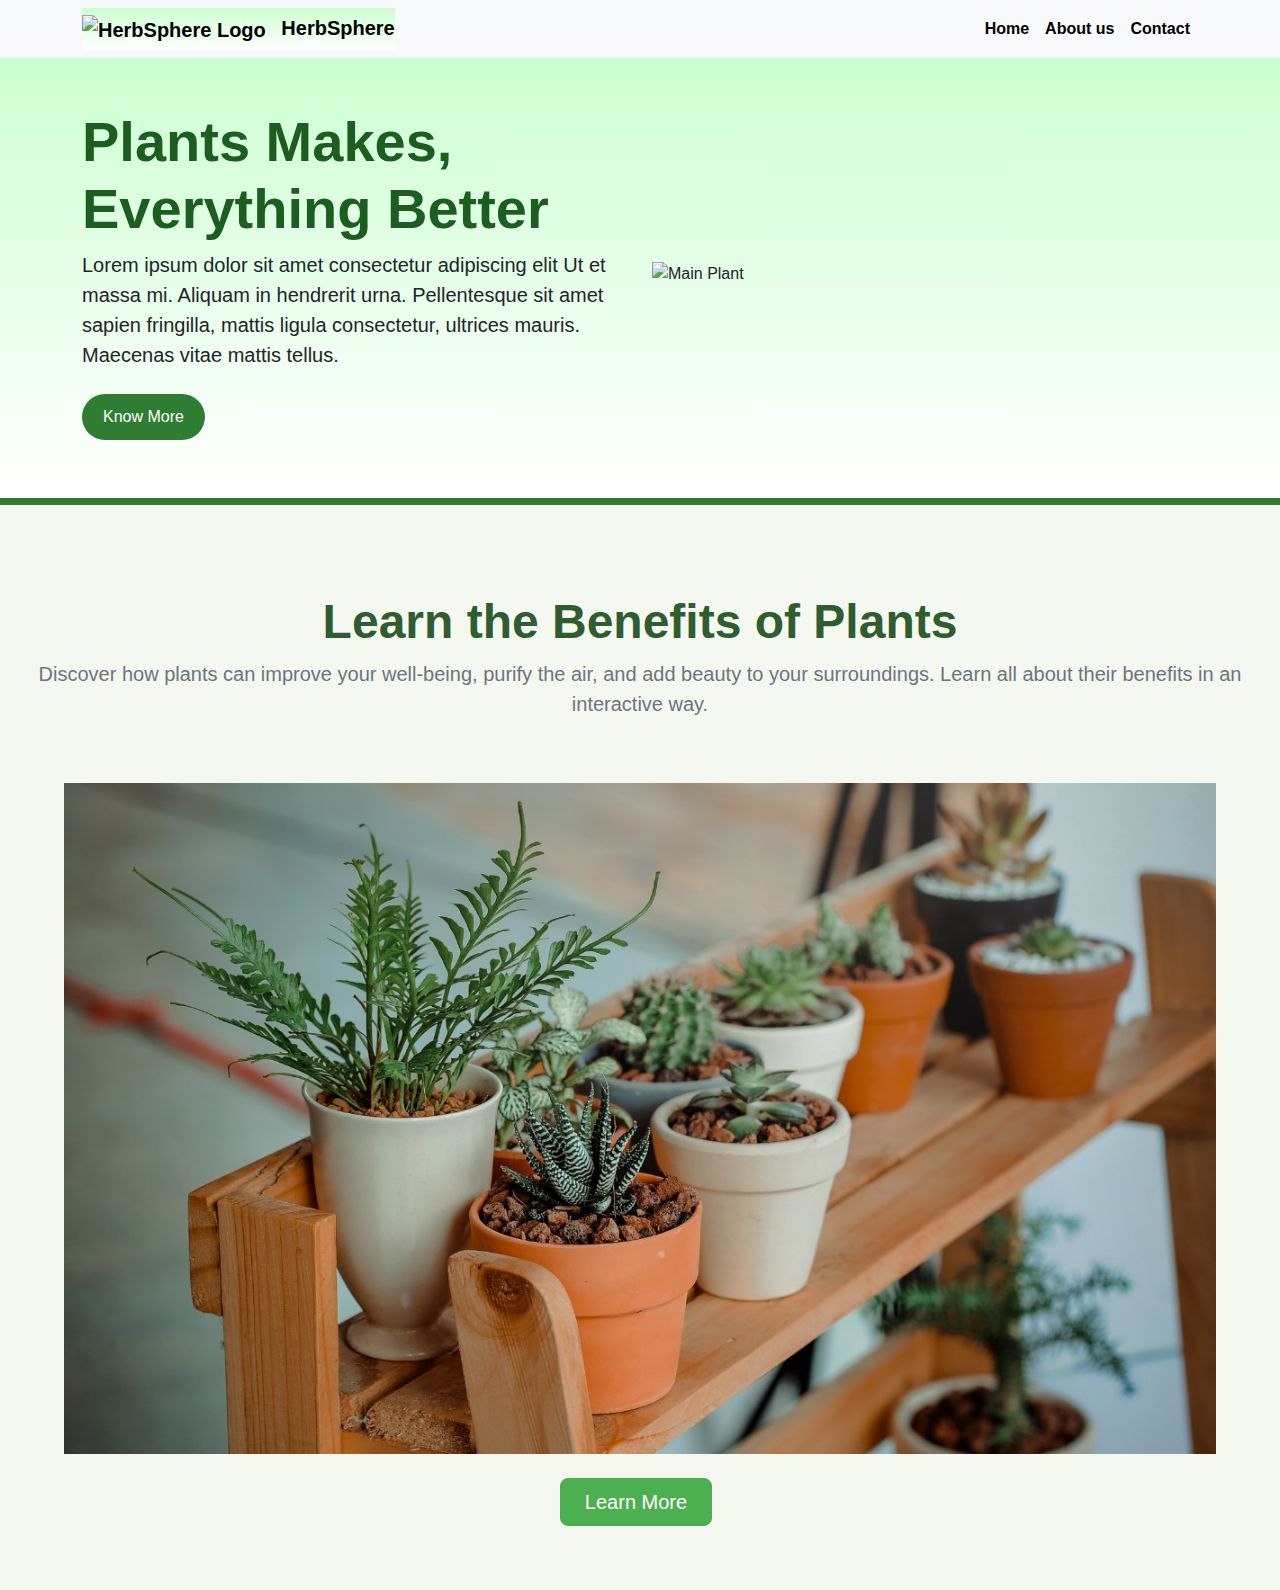
==== HTML/index.html @ 73f795fb "updated" ====
<!DOCTYPE html>
<html lang="en">

<head>
    <meta charset="UTF-8">
    <meta name="viewport" content="width=device-width, initial-scale=1.0">
    <title>HerbSphere - Plants Make Everything Better</title>
    <link href="https://cdn.jsdelivr.net/npm/bootstrap@5.1.3/dist/css/bootstrap.min.css" rel="stylesheet">
    <link rel="shortcut icon" href="../SVG/favicon icon/favicon.ico" type="image/x-icon">
    <style>
        body {
            background-color: #e8f5e9;
            font-family: Arial, sans-serif;
        }

        .navbar-brand {
            font-weight: bold;
            background: linear-gradient(to bottom, #ccffd1, white);
        }

        .navbar-brand img {
            width: 30px;
            margin-right: 10px;
        }

        .nav-link {
            color: black !important;
            font-weight: bolder;
        }

        .nav-link:hover {
            font-size: 1.1rem;
        }

        .hero {
            background: linear-gradient(to bottom, #ccffd1, white);
            padding: 50px 0;
        }

        .hero h1 {
            color: #1b5e20;
            font-size: 3.5rem;
            font-weight: bold;
            line-height: 1.2;
        }

        .btn-know-more {
            background-color: #2e7d32;
            color: white;
            padding: 10px 20px;
            border-radius: 25px;
        }


        .cardcontainer {
            display: flex;
            overflow-x: scroll;
            white-space: nowrap;
            padding-bottom: 15px;
            gap: 30px;
            scrollbar-width: none;
            background: linear-gradient(180deg, white 50%, #2e7d32 50%);
        }


        .cardcontainer::-webkit-scrollbar {
            display: none;
        }

        .plantcontainer {
            border: 2px solid transparent;
            height: auto;
            width: 15vw;
            list-style-type: none;
            text-align: center;
            flex: 0 0 auto;
            margin: 3vw;
        }

        .plantimg {
            background-color: #c2d8b0;
            border: 2px solid black;
            height: 30vh;
            width: 100%;
            display: flex;
            justify-content: center;
            align-items: center;
        }

        .plantcontainer img {
            object-fit: contain;
            width: 100%;
            height: 100%;
        }

        .plantname {
            font-weight: bolder;
            margin-top: 10px;
        }

        .plantinfo {
            font-weight: bolder;
        }

        .know-more {
            background-color: #f5f7f1;
            padding: 40px 0;
        }

        .learnmore {
            color: white;
            text-decoration: none;
        }

        .learnmore:hover {
            color: white;
            font-size: 1.5rem;
        }

        .learnmore:click {
            color: white;
            text-decoration: none;
        }

        .bgimg {
            position: fixed;
            top: 0;
            left: 0;
            width: 100%;
            height: 100%;
            z-index: -1;
            opacity: 0.2;
        }

        .bgimg img {
            width: 100%;
            height: 100%;
            object-fit: cover;
        }

        .ayush {
            position: relative;
            top: 0;
            color: black;

            z-index: 1;
        }

        .con {
            position: relative;
            margin: 20px;
            display: block;
            width: 100%;
            max-width: 600px;
            
        }

        .con h3{
            font-weight: bold;
        }

        .con img {
            border: 1px solid white;
            border-radius: 20px;
            box-shadow: 0 4px 4px rgba(0, 1, 0, 0.6);
            width: 100%;
            max-width: 500px;

        }

        .container2 {
            display: none;
            opacity: 0;
            transition: opacity 1s ease;
            position: relative;

        }

        .container2.show {
            display: block;
            opacity: 1;
        }

        .tooltip-snippet {
            display: none;
            position: absolute;
            left: 80%;
            top: 0;
            background-color: rgba(255, 255, 255, 0.9);
            color: black;
            padding: 10px;
            border: 1px solid #ccc;
            border-radius: 5px;
            box-shadow: 0 4px 8px rgba(0, 0, 0, 0.1);
            width: 600px;
            z-index: 10;
        }


        .con:hover .tooltip-snippet {
            display: block;
        }
    </style>
</head>

<body>
    <nav class="navbar navbar-expand-lg navbar-light bg-light">
        <div class="container">
            <a class="navbar-brand" href=""><img src="../images/LOGO TREE.png" alt="HerbSphere Logo"> HerbSphere</a>
            <button class="navbar-toggler" type="button" data-bs-toggle="collapse" data-bs-target="#navbarNav">
                <span class="navbar-toggler-icon"></span>
            </button>
            <div class="collapse navbar-collapse" id="navbarNav">
                <ul class="navbar-nav ms-auto">
                    <li class="nav-item">
                        <a class="nav-link" href="http://127.0.0.1:3002/HTML/index.html">Home</a>
                    </li>
                    <li class="nav-item">
                        <a class="nav-link" href="http://127.0.0.1:3000/HTML/about.html" target="_blank">About us</a>
                    </li>
                    <li class="nav-item">
                        <a class="nav-link" href="http://127.0.0.1:3000/HTML/about.html#contact target="
                            _blank">Contact</a>
                    </li>
                </ul>
            </div>
        </div>
    </nav>

    <div class="hero display">
        <div class="container">
            <div class="row align-items-center">
                <div class="col-lg-6">
                    <h1>Plants Makes,<br>Everything Better</h1>
                    <p class="lead mb-4">Lorem ipsum dolor sit amet consectetur adipiscing elit Ut et massa mi. Aliquam
                        in
                        hendrerit urna. Pellentesque sit amet sapien fringilla, mattis ligula consectetur, ultrices
                        mauris. Maecenas
                        vitae mattis tellus.</p>
                    <button class="btn btn-know-more">Know More</button>
                </div>
                <div class="col-lg-6">
                    <div class="main-plant-image">
                        <img src="../Images/main plant.png" alt="Main Plant" class="img-fluid">
                    </div>
                </div>
            </div>
        </div>
    </div>

    <div class="cardcontainer display" id="cardContainer">




    </div>

    <section class="know-more display">
        <div class="container-fluid px-0">
            <div class="row g-0">
                <div class="col-12 text-center py-5">
                    <h1 class="display-5 fw-bold" style="color: #2f5d2f;">Learn the Benefits of Plants</h1>
                    <p class="lead" style="color: #6c757d;">
                        Discover how plants can improve your well-being, purify the air, and add beauty to your
                        surroundings. Learn
                        all about their benefits in an interactive way.
                    </p>
                </div>
                <div class="col-12 text-center">
                    <img src="../images/benefits of plants.jpeg" class="img-fluid" alt="Benefits of Plants"
                        style="max-width: 90%; height: auto;" loading="lazy">
                </div>
                <div class="col-12 text-center py-4">
                    <button type="button" class="btn btn-success btn-lg px-4 me-md-2"
                        style="background-color: #4caf50; border-color: #4caf50;"><a href="https://ayush.gov.in/"
                            class="learnmore" target="_blank">Learn More</a>
                    </button>
                </div>
            </div>
        </div>
    </section>

    <div class="container2">
        <div class="bgimg">
            <img src="../PNG/bgimg.jpeg" alt="Background Image">
        </div>

        <div class="ayush">
            <div class="con">
                <h3>AYURVEDA</h3>
                <img src="../Images/ayurvedic.jpg" height="200px" alt="">

                <div class="tooltip-snippet">
                    Ayurveda is an ancient Indian system of medicine that focuses on balancing the body, mind, and
                    spirit to promote health and well-being.
                </div>
            </div>

            <div class="con">
                <h3>Naturopathy</h3>
                <img src="../Images/naturopathy.jpg" height="200px" alt="">
                <div class="tooltip-snippet">
                    Naturopathy emphasizes the use of natural remedies and therapies to promote the body's self-healing
                    abilities.
                </div>
            </div>

            <div class="con">
                <h3>Unani</h3>
                <img src="../Images/unani.jpeg" height="200px" alt="">
                <div class="tooltip-snippet">
                    Unani is a system of medicine influenced by Greek, Persian, and Islamic traditions that focuses on
                    restoring balance to the body.
                </div>
            </div>

            <div class="con">
                <h3>Siddha</h3>
                <img src="../Images/siddha.jpg" height="200px" alt="">
                <div class="tooltip-snippet">
                    Siddha is a traditional South Indian healing practice based on alchemy, spirituality, and medicinal
                    plants.
                </div>
            </div>

            <div class="con">
                <h3>Homeopathy</h3>
                <img src="../Images/homeopathy.jpg" height="200px" alt="">
                <div class="tooltip-snippet">
                    Homeopathy is a system of alternative medicine that uses highly diluted substances to stimulate the
                    body's natural healing process.
                </div>
            </div>
        </div>
    </div>


    <script src="https://cdn.jsdelivr.net/npm/bootstrap@5.1.3/dist/js/bootstrap.bundle.min.js"></script>
    <script src="../JavaScript/script.js"></script>
</body>

</html>
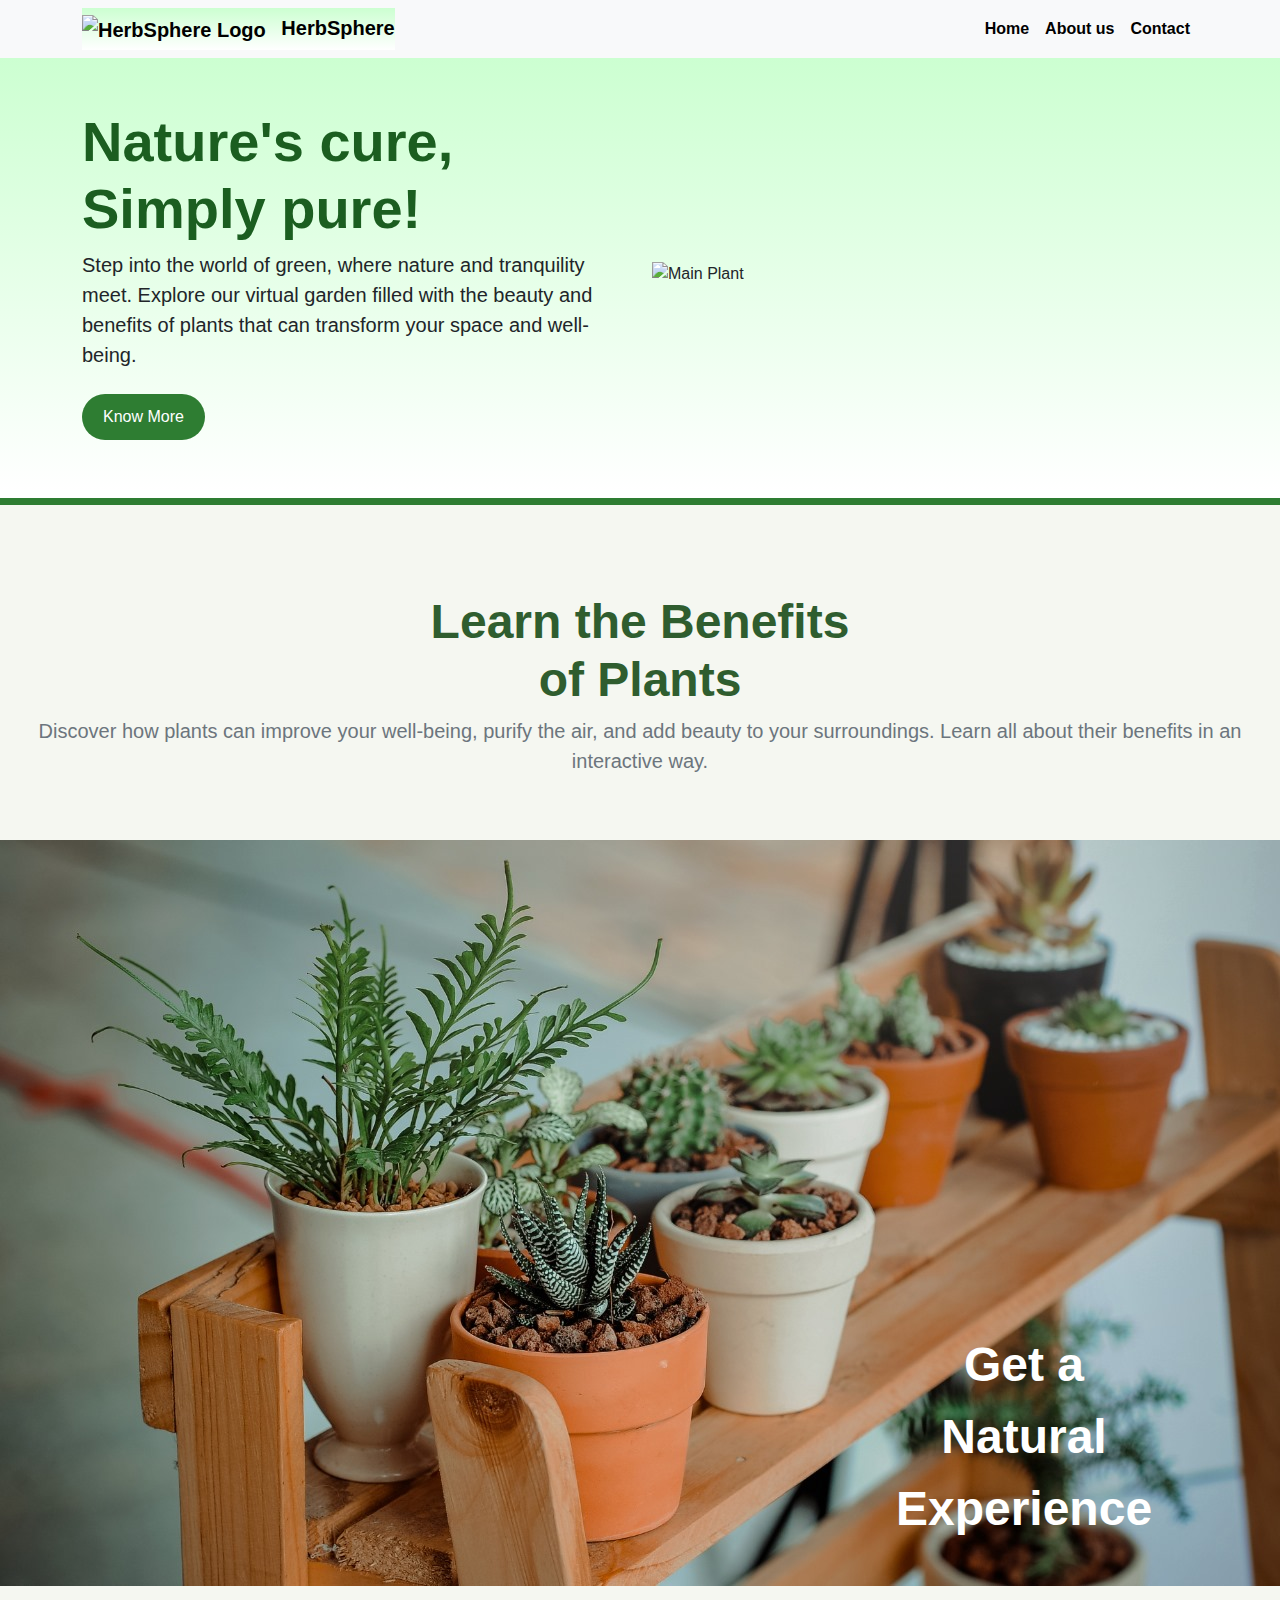
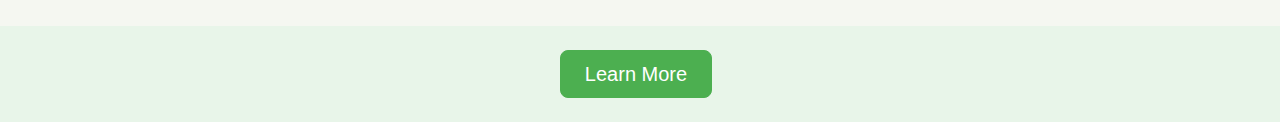
==== commit 0dea5562: "updated" ====
--- a/HTML/index.html
+++ b/HTML/index.html
@@ -142,6 +142,9 @@
             position: relative;
             top: 0;
             color: black;
+            display: flex;
+            flex-wrap: wrap;
+            gap: 15px;
 
             z-index: 1;
         }
@@ -151,11 +154,11 @@
             margin: 20px;
             display: block;
             width: 100%;
-            max-width: 600px;
-            
-        }
-
-        .con h3{
+            max-width: 405px;
+
+        }
+
+        .con h3 {
             font-weight: bold;
         }
 
@@ -163,7 +166,7 @@
             border: 1px solid white;
             border-radius: 20px;
             box-shadow: 0 4px 4px rgba(0, 1, 0, 0.6);
-            width: 100%;
+            width: 300px;
             max-width: 500px;
 
         }
@@ -184,21 +187,128 @@
         .tooltip-snippet {
             display: none;
             position: absolute;
-            left: 80%;
-            top: 0;
+            left: 30%;
+            bottom: 70%;
             background-color: rgba(255, 255, 255, 0.9);
             color: black;
             padding: 10px;
             border: 1px solid #ccc;
             border-radius: 5px;
             box-shadow: 0 4px 8px rgba(0, 0, 0, 0.1);
-            width: 600px;
+            width: 295px;
             z-index: 10;
         }
 
 
         .con:hover .tooltip-snippet {
             display: block;
+
+        }
+
+        .imageovertext {
+            position: relative;
+            text-align: center;
+        }
+
+        .imageovertext img {
+            width: 100%;
+            height: auto;
+        }
+
+        .imagetext {
+            position: absolute;
+            top: 80%;
+            left: 80%;
+            transform: translate(-50%, -50%);
+            color: white;
+            font-size: 3rem;
+            font-weight: bold;
+            z-index: 1;
+        }
+
+
+        .page4 {
+            display: none;
+        }
+
+        .containerp4 {
+            margin: 10px;
+            overflow: hidden;
+        }
+
+        .conp4 {
+            display: flex;
+            background-color: rgb(208, 232, 208);
+            border: 2px solid transparent;
+            border-radius: 10px;
+            margin: 20px;
+            opacity: 0;
+            transform: translateX(-100%);
+            animation: slide-in 1s ease forwards;
+        }
+
+        .conp4:nth-child(1) {
+            animation-delay: 0.2s;
+        }
+
+        .conp4:nth-child(2) {
+            animation-delay: 0.4s;
+        }
+
+        .conp4:nth-child(3) {
+            animation-delay: 0.6s;
+        }
+
+        .conp4:nth-child(4) {
+            animation-delay: 0.8s;
+        }
+
+        .conp4:nth-child(5) {
+            animation-delay: 1s;
+        }
+
+        .imgp4 {
+            border: 2px solid green;
+            border-radius: 10px;
+            height: 200px;
+            width: 200px;
+            background-color: rgb(151, 241, 151);
+            padding: 10px;
+            margin: 10px;
+        }
+
+        .cconp4 {
+            padding: 5px;
+        }
+
+        .head {
+            text-align: center;
+        }
+
+        .gbox {
+            border: 2px solid green;
+            padding: 3px;
+            background-color: green;
+            font-size: xx-large;
+            margin: 5px;
+            margin-left: 30px;
+        }
+
+        .ofayur {
+            margin-left: 350px;
+        }
+
+        .origin,
+        .medben {
+            font-weight: bold;
+            font-size: large;
+        }
+
+        @keyframes slide-in {
+            to {
+                opacity: 1;
+                transform: translateX(0);
+            }
         }
     </style>
 </head>
@@ -231,12 +341,10 @@
         <div class="container">
             <div class="row align-items-center">
                 <div class="col-lg-6">
-                    <h1>Plants Makes,<br>Everything Better</h1>
-                    <p class="lead mb-4">Lorem ipsum dolor sit amet consectetur adipiscing elit Ut et massa mi. Aliquam
-                        in
-                        hendrerit urna. Pellentesque sit amet sapien fringilla, mattis ligula consectetur, ultrices
-                        mauris. Maecenas
-                        vitae mattis tellus.</p>
+                    <h1>Nature's cure,<br>Simply pure!</h1>
+                    <p class="lead mb-4">Step into the world of green, where nature and tranquility meet. Explore our
+                        virtual garden filled with the beauty and benefits of plants that can transform your space and
+                        well-being.</p>
                     <button class="btn btn-know-more">Know More</button>
                 </div>
                 <div class="col-lg-6">
@@ -255,30 +363,31 @@
 
     </div>
 
+
     <section class="know-more display">
         <div class="container-fluid px-0">
             <div class="row g-0">
                 <div class="col-12 text-center py-5">
-                    <h1 class="display-5 fw-bold" style="color: #2f5d2f;">Learn the Benefits of Plants</h1>
+                    <h1 class="display-5 fw-bold" style="color: #2f5d2f;">Learn the Benefits <br> of Plants</h1>
                     <p class="lead" style="color: #6c757d;">
                         Discover how plants can improve your well-being, purify the air, and add beauty to your
                         surroundings. Learn
                         all about their benefits in an interactive way.
                     </p>
                 </div>
-                <div class="col-12 text-center">
-                    <img src="../images/benefits of plants.jpeg" class="img-fluid" alt="Benefits of Plants"
-                        style="max-width: 90%; height: auto;" loading="lazy">
-                </div>
-                <div class="col-12 text-center py-4">
-                    <button type="button" class="btn btn-success btn-lg px-4 me-md-2"
-                        style="background-color: #4caf50; border-color: #4caf50;"><a href="https://ayush.gov.in/"
-                            class="learnmore" target="_blank">Learn More</a>
-                    </button>
-                </div>
+
+                <div class="imageovertext">
+                    <img src="../images/benefits of plants.jpeg" class="img-fluid" alt="Benefits of Plants">
+                    <div class="imagetext">Get a Natural Experience</div>
+                </div>
+
+
+
             </div>
         </div>
     </section>
+
+
 
     <div class="container2">
         <div class="bgimg">
@@ -288,7 +397,7 @@
         <div class="ayush">
             <div class="con">
                 <h3>AYURVEDA</h3>
-                <img src="../Images/ayurvedic.jpg" height="200px" alt="">
+                <img src="../Images/ayurvedic.jpg" height="200px" width="200px" alt="">
 
                 <div class="tooltip-snippet">
                     Ayurveda is an ancient Indian system of medicine that focuses on balancing the body, mind, and
@@ -334,6 +443,122 @@
         </div>
     </div>
 
+    <div class="page4">
+        <div class="head">
+            <h1>EXPLORE THE DEPTH</h1>
+            <span class="gbox ofayur">of Ayurveda</span>
+        </div>
+        <div class="containerp4">
+            <div class="conp4">
+                <div class="imgp4">
+
+                    <img src="" alt="Neem">
+                </div>
+                <div class="cconp4">
+                    <span class="gbox">NEEM</span>
+                    <ul>
+                        <li class="origin"> Origin</li>
+                        Native to the Indian subcontinent and dry areas of South Asia
+                        <li class="medben">Medicinal Benefits</li> Treats skin disorders (eczema, acne), promotes blood
+                        purification, boosts immunity, and has anti-inflammatory, anti-bacterial, and anti-fungal
+                        properties.
+                    </ul>
+                </div>
+            </div>
+            <div class="conp4">
+                <div class="imgp4">
+
+                    <img src="" alt="Neem">
+                </div>
+                <div class="cconp4">
+                    <span class="gbox">NEEM</span>
+                    <ul>
+                        <li class="origin"> Origin</li>
+                        Native to the Indian subcontinent and dry areas of South Asia
+                        <li class="medben">Medicinal Benefits</li> Treats skin disorders (eczema, acne), promotes blood
+                        purification, boosts immunity, and has anti-inflammatory, anti-bacterial, and anti-fungal
+                        properties.
+                    </ul>
+                </div>
+            </div>
+        </div>
+
+        <div class="conp4">
+            <div class="imgp4">
+
+                <img src="" alt="Neem">
+            </div>
+            <div class="cconp4">
+                <span class="gbox">NEEM</span>
+                <ul>
+                    <li class="origin"> Origin</li>
+                    Native to the Indian subcontinent and dry areas of South Asia
+                    <li class="medben">Medicinal Benefits</li> Treats skin disorders (eczema, acne), promotes blood
+                    purification, boosts immunity, and has anti-inflammatory, anti-bacterial, and anti-fungal
+                    properties.
+                </ul>
+            </div>
+        </div>
+
+        <div class="conp4">
+            <div class="imgp4">
+
+                <img src="" alt="Neem">
+            </div>
+            <div class="cconp4">
+                <span class="gbox">NEEM</span>
+                <ul>
+                    <li class="origin"> Origin</li>
+                    Native to the Indian subcontinent and dry areas of South Asia
+                    <li class="medben">Medicinal Benefits</li> Treats skin disorders (eczema, acne), promotes blood
+                    purification, boosts immunity, and has anti-inflammatory, anti-bacterial, and anti-fungal
+                    properties.
+                </ul>
+            </div>
+        </div>
+
+        <div class="conp4">
+            <div class="imgp4">
+
+                <img src="" alt="Neem">
+            </div>
+            <div class="cconp4">
+                <span class="gbox">NEEM</span>
+                <ul>
+                    <li class="origin"> Origin</li>
+                    Native to the Indian subcontinent and dry areas of South Asia
+                    <li class="medben">Medicinal Benefits</li> Treats skin disorders (eczema, acne), promotes blood
+                    purification, boosts immunity, and has anti-inflammatory, anti-bacterial, and anti-fungal
+                    properties.
+                </ul>
+            </div>
+        </div>
+
+
+
+
+    </div>
+
+
+
+    </div>
+
+
+
+
+
+
+
+
+
+
+
+    <div class="col-12 display text-center py-4">
+        <button type="button" class="btn btn-success btn-lg px-4 me-md-2"
+            style="background-color: #4caf50; border-color: #4caf50;"><a href="https://ayush.gov.in/" class="learnmore"
+                target="_blank">Learn More</a>
+        </button>
+    </div>
 
     <script src="https://cdn.jsdelivr.net/npm/bootstrap@5.1.3/dist/js/bootstrap.bundle.min.js"></script>
     <script src="../JavaScript/script.js"></script>
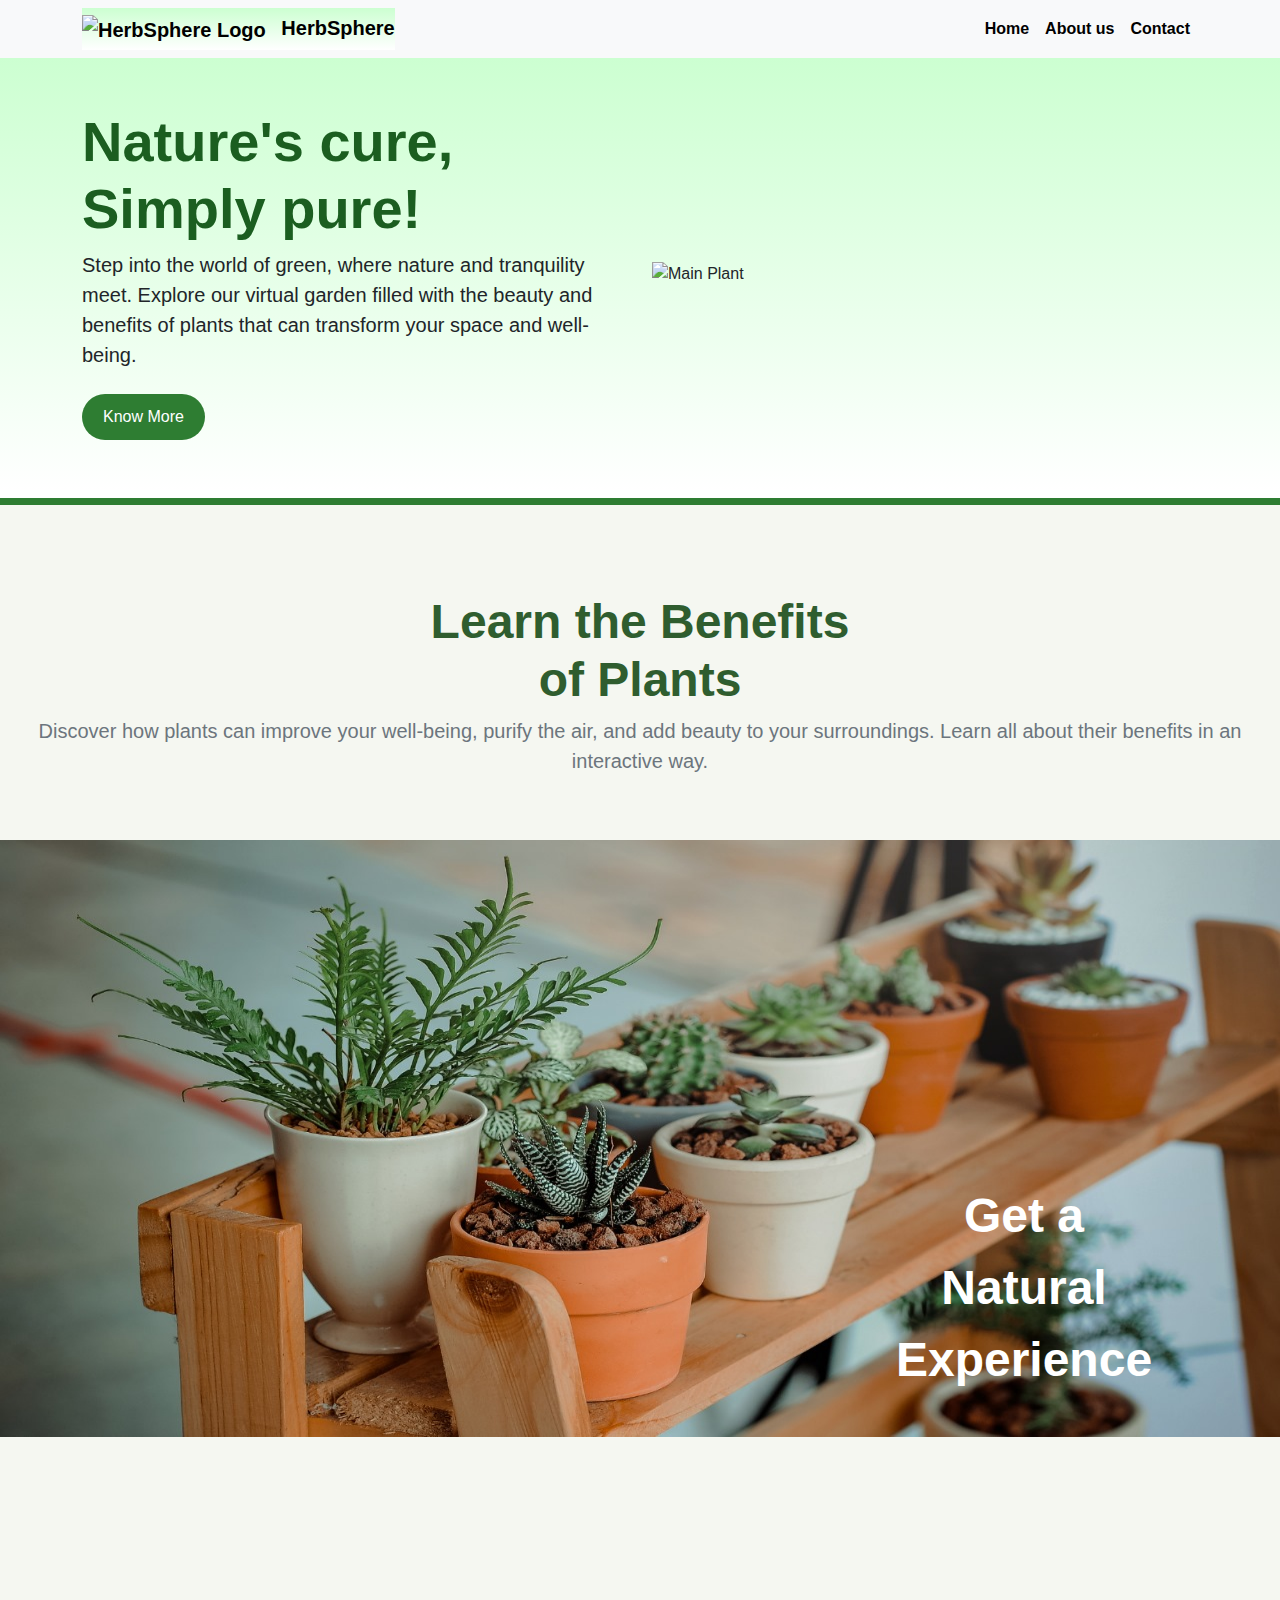
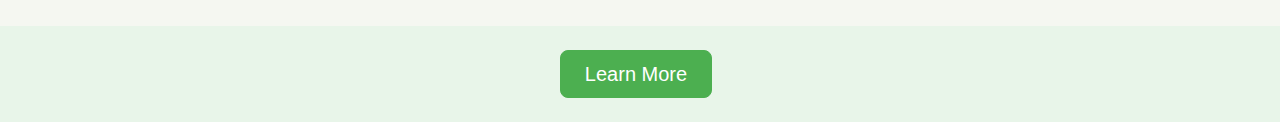
==== commit 017c08df: "updated list" ====
--- a/HTML/index.html
+++ b/HTML/index.html
@@ -212,12 +212,12 @@
 
         .imageovertext img {
             width: 100%;
-            height: auto;
+            height: 80%;
         }
 
         .imagetext {
             position: absolute;
-            top: 80%;
+            top: 60%;
             left: 80%;
             transform: translate(-50%, -50%);
             color: white;
@@ -227,9 +227,27 @@
         }
 
 
-        .page4 {
+        .ayu {
             display: none;
         }
+
+        .naturo {
+            display: none;
+        }
+
+        .unan {
+            display: none;
+        }
+
+        .sid {
+            display: none;
+        }
+
+        .homeo {
+            display: none;
+        }
+
+
 
         .containerp4 {
             margin: 10px;
@@ -275,6 +293,12 @@
             background-color: rgb(151, 241, 151);
             padding: 10px;
             margin: 10px;
+            object-fit: contain;
+        }
+
+        .imgp4 img {
+            width: 100%;
+            height: 100%;
         }
 
         .cconp4 {
@@ -395,7 +419,7 @@
         </div>
 
         <div class="ayush">
-            <div class="con">
+            <div id="ayurveda" class="con">
                 <h3>AYURVEDA</h3>
                 <img src="../Images/ayurvedic.jpg" height="200px" width="200px" alt="">
 
@@ -405,7 +429,7 @@
                 </div>
             </div>
 
-            <div class="con">
+            <div id="naturopathy" class="con">
                 <h3>Naturopathy</h3>
                 <img src="../Images/naturopathy.jpg" height="200px" alt="">
                 <div class="tooltip-snippet">
@@ -414,7 +438,7 @@
                 </div>
             </div>
 
-            <div class="con">
+            <div id="unani" class="con">
                 <h3>Unani</h3>
                 <img src="../Images/unani.jpeg" height="200px" alt="">
                 <div class="tooltip-snippet">
@@ -423,7 +447,7 @@
                 </div>
             </div>
 
-            <div class="con">
+            <div id="siddha" class="con">
                 <h3>Siddha</h3>
                 <img src="../Images/siddha.jpg" height="200px" alt="">
                 <div class="tooltip-snippet">
@@ -432,7 +456,7 @@
                 </div>
             </div>
 
-            <div class="con">
+            <div id="homeopathy" class="con">
                 <h3>Homeopathy</h3>
                 <img src="../Images/homeopathy.jpg" height="200px" alt="">
                 <div class="tooltip-snippet">
@@ -441,105 +465,476 @@
                 </div>
             </div>
         </div>
-    </div>
-
-    <div class="page4">
-        <div class="head">
-            <h1>EXPLORE THE DEPTH</h1>
-            <span class="gbox ofayur">of Ayurveda</span>
+
+
+
+
+        <div class="page4 ayu">
+            <div class="head">
+                <h1>EXPLORE THE DEPTH</h1>
+                <span class="gbox ofayur">of Ayurveda</span>
+            </div>
+            <div class="containerp4">
+                <div class="conp4">
+                    <div class="imgp4">
+
+                        <img src="../PNG/neem.png" alt="Neem">
+                    </div>
+                    <div class="cconp4">
+                        <span class="gbox">NEEM</span>
+                        <ul>
+                            <li class="origin"> Origin</li>
+                            Native to the Indian subcontinent and dry areas of South Asia
+                            <li class="medben">Medicinal Benefits</li> Treats skin disorders (eczema, acne), promotes
+                            blood
+                            purification, boosts immunity, and has anti-inflammatory, anti-bacterial, and anti-fungal
+                            properties.
+                        </ul>
+                    </div>
+                </div>
+                <div class="conp4">
+                    <div class="imgp4">
+
+                        <img src="../PNG/ashwagandha.png" alt="Neem">
+                    </div>
+                    <div class="cconp4">
+                        <span class="gbox">Ashwagandha</span>
+                        <ul>
+                            <li class="origin"> Origin</li>
+                            Native to India, North Africa, and the Middle East.
+                            <li class="medben">Medicinal Benefits</li> Adaptogen that reduces stress and anxiety,
+                            improves
+                            energy levels, boosts immune function, enhances brain function, and reduces inflammation.
+                        </ul>
+                    </div>
+                </div>
+            </div>
+
+            <div class="conp4">
+                <div class="imgp4">
+
+                    <img src="../PNG/amla.png" alt="Neem">
+                </div>
+                <div class="cconp4">
+                    <span class="gbox">Amla</span>
+                    <ul>
+                        <li class="origin"> Origin</li>
+                        Native to India, used traditionally in Ayurveda.
+                        <li class="medben">Medicinal Benefits</li> THigh in Vitamin C, enhances immunity, improves
+                        digestion, promotes liver health, enhances skin and hair health, and has antioxidant properties.
+                    </ul>
+                </div>
+            </div>
+
+            <div class="conp4">
+                <div class="imgp4">
+
+                    <img src="../PNG/turmeric.png" alt="Neem">
+                </div>
+                <div class="cconp4">
+                    <span class="gbox">Turmeric</span>
+                    <ul>
+                        <li class="origin"> Origin</li>
+                        Native to Southeast Asia, particularly India.
+                        <li class="medben">Medicinal Benefits</li>Powerful anti-inflammatory, antioxidant, boosts immune
+                        function, aids in digestion, supports heart health, and may help in managing arthritis
+                    </ul>
+                </div>
+            </div>
+
+            <div class="conp4">
+                <div class="imgp4">
+
+                    <img src="../PNG/shatavari.png" alt="Neem">
+                </div>
+                <div class="cconp4">
+                    <span class="gbox">Shatavari</span>
+                    <ul>
+                        <li class="origin"> Origin</li>
+                        Found in the Indian subcontinent and Africa.
+                        <li class="medben">Medicinal Benefits</li> Balances female hormones, enhances reproductive
+                        health,
+                        improves digestion, boosts the immune system, and is used as a general health tonic.
+                    </ul>
+                </div>
+            </div>
         </div>
-        <div class="containerp4">
-            <div class="conp4">
-                <div class="imgp4">
-
-                    <img src="" alt="Neem">
-                </div>
-                <div class="cconp4">
-                    <span class="gbox">NEEM</span>
+
+
+
+        <div class="page4 naturo">
+            <div class="head">
+                <h1>EXPLORE THE DEPTH</h1>
+                <span class="gbox ofayur">of Naturopathy</span>
+            </div>
+            <div class="containerp4">
+                <div class="conp4">
+                    <div class="imgp4">
+
+                        <img src="../PNG/aloe vera.png" alt="Neem">
+                    </div>
+                    <div class="cconp4">
+                        <span class="gbox">Aloe vera</span>
+                        <ul>
+                            <li class="origin"> Origin</li>
+                            Originated in the Arabian Peninsula, now widely cultivated worldwide.
+                            <li class="medben">Medicinal Benefits</li> Treats skin conditions (burns, wounds), promotes
+                            digestion, supports liver function, has anti-inflammatory properties, and helps in wound
+                            healing.
+                        </ul>
+                    </div>
+                </div>
+                <div class="conp4">
+                    <div class="imgp4">
+
+                        <img src="../PNG/tulsi.png" alt="Neem">
+                    </div>
+                    <div class="cconp4">
+                        <span class="gbox">Tulsi</span>
+                        <ul>
+                            <li class="origin"> Origin</li>
+                            Native to India, considered a sacred plant.
+                            <li class="medben">Medicinal Benefits</li> Stress relief (adaptogen), respiratory health,
+                            boosts
+                            immunity, helps in controlling blood sugar levels, has anti-inflammatory and anti-microbial
+                            properties.
+                        </ul>
+                    </div>
+                </div>
+            </div>
+
+            <div class="conp4">
+                <div class="imgp4">
+
+                    <img src="../PNG/Brahmi.png" alt="Neem">
+                </div>
+                <div class="cconp4">
+                    <span class="gbox">Brahmi</span>
+                    <ul>
+                        <li class="origin"> Origin</li>
+                        Native to wetlands of India and other parts of Southeast Asia.
+                        <li class="medben">Medicinal Benefits</li> TImproves cognitive function, boosts memory, reduces
+                        anxiety and stress, enhances focus, and promotes overall brain health.
+
+                    </ul>
+                </div>
+            </div>
+
+            <div class="conp4">
+                <div class="imgp4">
+
+                    <img src="../PNG/giloy.png" alt="Neem">
+                </div>
+                <div class="cconp4">
+                    <span class="gbox">Giloy</span>
+                    <ul>
+                        <li class="origin"> Origin</li>
+                        Native to India and commonly used in Ayurvedic practices.
+                        <li class="medben">Medicinal Benefits</li> Known as an immunity booster, helps in fever control,
+                        supports general health, treats respiratory infections, and has anti-inflammatory properties.
+
+                    </ul>
+                </div>
+            </div>
+
+            <div class="conp4">
+                <div class="imgp4">
+
+                    <img src="../PNG/Moringa.png" alt="Neem">
+                </div>
+                <div class="cconp4">
+                    <span class="gbox">Moringa</span>
+                    <ul>
+                        <li class="origin"> Origin</li>
+                        Native to the foothills of the Himalayas in India.
+                        <li class="medben">Medicinal Benefits</li> Treats malnutrition, supports digestion, reduces
+                        inflammation, helps in lowering cholesterol, and is rich in antioxidants.
+                    </ul>
+                </div>
+            </div>
+        </div>
+
+
+
+        <div class="page4 unan">
+            <div class="head">
+                <h1>EXPLORE THE DEPTH</h1>
+                <span class="gbox ofayur">of Unani</span>
+            </div>
+            <div class="containerp4">
+                <div class="conp4">
+                    <div class="imgp4">
+
+                        <img src="../png/Sarpagandha.png" alt="Neem">
+                    </div>
+                    <div class="cconp4">
+                        <span class="gbox">Sarpagandha</span>
+                        <ul>
+                            <li class="origin"> Origin</li>
+                            Native to India and Southeast Asia.
+                            <li class="medben">Medicinal Benefits</li> Treats hypertension, anxiety, insomnia, has
+                            sedative effects, and is used for calming the nervous system.
+                        </ul>
+                    </div>
+                </div>
+                <div class="conp4">
+                    <div class="imgp4">
+
+                        <img src="../PNG/Bael.png" alt="Neem">
+                    </div>
+                    <div class="cconp4">
+                        <span class="gbox">Bael</span>
+                        <ul>
+                            <li class="origin"> Origin</li>
+                            Native to India and Southeast Asia.
+                            <li class="medben">Medicinal Benefits</li> Treats digestive issues, especially diarrhea and
+                            constipation, boosts immunity, regulates blood sugar levels, and supports heart health.
+                        </ul>
+                    </div>
+                </div>
+            </div>
+
+            <div class="conp4">
+                <div class="imgp4">
+
+                    <img src="../PNG/Bhringraj.png" alt="Neem">
+                </div>
+                <div class="cconp4">
+                    <span class="gbox">Bhringraj</span>
                     <ul>
                         <li class="origin"> Origin</li>
                         Native to the Indian subcontinent and dry areas of South Asia
-                        <li class="medben">Medicinal Benefits</li> Treats skin disorders (eczema, acne), promotes blood
+                        <li class="medben">Medicinal Benefits</li> Treats skin disorders (eczema, acne), promotes
+                        blood
                         purification, boosts immunity, and has anti-inflammatory, anti-bacterial, and anti-fungal
                         properties.
                     </ul>
                 </div>
             </div>
-            <div class="conp4">
-                <div class="imgp4">
-
-                    <img src="" alt="Neem">
-                </div>
-                <div class="cconp4">
-                    <span class="gbox">NEEM</span>
-                    <ul>
-                        <li class="origin"> Origin</li>
-                        Native to the Indian subcontinent and dry areas of South Asia
-                        <li class="medben">Medicinal Benefits</li> Treats skin disorders (eczema, acne), promotes blood
-                        purification, boosts immunity, and has anti-inflammatory, anti-bacterial, and anti-fungal
-                        properties.
+
+            <div class="conp4">
+                <div class="imgp4">
+
+                    <img src="../PNG/Arjuna.png" alt="Neem">
+                </div>
+                <div class="cconp4">
+                    <span class="gbox">Arjuna</span>
+                    <ul>
+                        <li class="origin"> Origin</li>
+                        Native to India.
+                        <li class="medben">Medicinal Benefits</li> Strengthens heart muscles, improves heart health,
+                        lowers cholesterol, improves circulation, and treats cardiovascular diseases.
+
+                    </ul>
+                </div>
+            </div>
+
+            <div class="conp4">
+                <div class="imgp4">
+
+                    <img src="../PNG/Punarnava.png" alt="Neem">
+                </div>
+                <div class="cconp4">
+                    <span class="gbox">Punarnava</span>
+                    <ul>
+                        <li class="origin"> Origin</li>
+                        Widely found in India and tropical countries.
+                        <li class="medben">Medicinal Benefits</li> Supports kidney health, reduces inflammation,
+                        improves liver function, and helps in managing fluid retention.
+
                     </ul>
                 </div>
             </div>
         </div>
 
-        <div class="conp4">
-            <div class="imgp4">
-
-                <img src="" alt="Neem">
-            </div>
-            <div class="cconp4">
-                <span class="gbox">NEEM</span>
-                <ul>
-                    <li class="origin"> Origin</li>
-                    Native to the Indian subcontinent and dry areas of South Asia
-                    <li class="medben">Medicinal Benefits</li> Treats skin disorders (eczema, acne), promotes blood
-                    purification, boosts immunity, and has anti-inflammatory, anti-bacterial, and anti-fungal
-                    properties.
-                </ul>
+
+
+
+        <div class="page4 sid">
+            <div class="head">
+                <h1>EXPLORE THE DEPTH</h1>
+                <span class="gbox ofayur">of Siddha</span>
+            </div>
+            <div class="containerp4">
+                <div class="conp4">
+                    <div class="imgp4">
+
+                        <img src="../PNG/vasaka.png" alt="Neem">
+                    </div>
+                    <div class="cconp4">
+                        <span class="gbox">Vasaka</span>
+                        <ul>
+                            <li class="origin"> Origin</li>
+                            Native to India and Southeast Asia.
+                            <li class="medben">Medicinal Benefits</li> Treats respiratory issues, cough, bronchitis,
+                            asthma, has anti-inflammatory properties, and aids in clearing phlegm.
+                        </ul>
+                    </div>
+                </div>
+                <div class="conp4">
+                    <div class="imgp4">
+
+                        <img src="../PNG/Guggul.png" alt="Neem">
+                    </div>
+                    <div class="cconp4">
+                        <span class="gbox">Guggul</span>
+                        <ul>
+                            <li class="origin"> Origin</li>
+                            Native to India and the Middle East.
+                            <li class="medben">Medicinal Benefits</li> Lowers cholesterol, helps in weight loss, reduces
+                            joint inflammation, treats arthritis, and has anti-inflammatory properties.
+                        </ul>
+                    </div>
+                </div>
+            </div>
+
+            <div class="conp4">
+                <div class="imgp4">
+
+                    <img src="../png/Haritaki.png" alt="Neem">
+                </div>
+                <div class="cconp4">
+                    <span class="gbox">Haritaki</span>
+                    <ul>
+                        <li class="origin"> Origin</li>
+                        Native to India and Southeast Asia.
+                        <li class="medben">Medicinal Benefits</li> Promotes digestive health, aids in detoxification,
+                        improves heart health, and supports skin and hair health.
+
+                    </ul>
+                </div>
+            </div>
+
+            <div class="conp4">
+                <div class="imgp4">
+
+                    <img src="../PNG/Manjistha.png" alt="Neem">
+                </div>
+                <div class="cconp4">
+                    <span class="gbox">Manjistha</span>
+                    <ul>
+                        <li class="origin"> Origin</li>
+                        Native to India and tropical regions of Asia.
+                        <li class="medben">Medicinal Benefits</li> Purifies blood, improves skin health, treats acne and
+                        skin disorders, and supports the lymphatic system.
+
+                    </ul>
+                </div>
+            </div>
+
+            <div class="conp4">
+                <div class="imgp4">
+
+                    <img src="../PNG/Nirgundi.png" alt="Neem">
+                </div>
+                <div class="cconp4">
+                    <span class="gbox">Nirgundi</span>
+                    <ul>
+                        <li class="origin"> Origin</li>
+                        Native to India and Southeast Asia.
+                        <li class="medben">Medicinal Benefits</li> Reduces inflammation, alleviates joint pain, supports
+                        respiratory health, and helps in managing arthritis and other inflammatory conditions.
+
+                    </ul>
+                </div>
             </div>
         </div>
 
-        <div class="conp4">
-            <div class="imgp4">
-
-                <img src="" alt="Neem">
-            </div>
-            <div class="cconp4">
-                <span class="gbox">NEEM</span>
-                <ul>
-                    <li class="origin"> Origin</li>
-                    Native to the Indian subcontinent and dry areas of South Asia
-                    <li class="medben">Medicinal Benefits</li> Treats skin disorders (eczema, acne), promotes blood
-                    purification, boosts immunity, and has anti-inflammatory, anti-bacterial, and anti-fungal
-                    properties.
-                </ul>
-            </div>
+
+
+        <div class="page4 homeo">
+            <div class="head">
+                <h1>EXPLORE THE DEPTH</h1>
+                <span class="gbox ofayur">of Homeopathy</span>
+            </div>
+            <div class="containerp4">
+                <div class="conp4">
+                    <div class="imgp4">
+
+                        <img src="../PNG/Licorice.png" alt="Neem">
+                    </div>
+                    <div class="cconp4">
+                        <span class="gbox">Licorice</span>
+                        <ul>
+                            <li class="origin"> Origin</li>
+                            Native to Southern Europe, parts of Asia, and the Mediterranean.
+                            <li class="medben">Medicinal Benefits</li> Treats respiratory conditions (cough, asthma),
+                            helps with ulcers and digestive issues, reduces inflammation, and has anti-viral properties.
+                        </ul>
+                    </div>
+                </div>
+                <div class="conp4">
+                    <div class="imgp4">
+
+                        <img src="../PNG/Fenugreek.png" alt="Neem">
+                    </div>
+                    <div class="cconp4">
+                        <span class="gbox">Fenugreek</span>
+                        <ul>
+                            <li class="origin"> Origin</li>
+                            Native to the Mediterranean region and Western Asia.
+                            <li class="medben">Medicinal Benefits</li> Controls blood sugar, improves digestion, reduces
+                            inflammation, promotes milk production in lactating mothers, and improves cholesterol
+                            levels.
+
+                        </ul>
+                    </div>
+                </div>
+            </div>
+
+            <div class="conp4">
+                <div class="imgp4">
+
+                    <img src="../PNG/Peppermint.png" alt="Neem">
+                </div>
+                <div class="cconp4">
+                    <span class="gbox">Peppermint</span>
+                    <ul>
+                        <li class="origin"> Origin</li>
+                        Native to Europe and the Middle East.
+                        <li class="medben">Medicinal Benefits</li>
+                        Aids digestion, relieves headaches, treats respiratory problems, and has cooling,
+                        anti-inflammatory, and anti-spasmodic effects.
+                    </ul>
+                </div>
+            </div>
+
+            <div class="conp4">
+                <div class="imgp4">
+
+                    <img src="../PNG/Shankhapushpi.png" alt="Neem">
+                </div>
+                <div class="cconp4">
+                    <span class="gbox">Shankhapushpi</span>
+                    <ul>
+                        <li class="origin"> Origin</li>
+                        Native to India.
+                        <li class="medben">Medicinal Benefits</li> Reduces stress, improves cognitive function, enhances memory, acts as a neuroprotective agent, and promotes mental calmness.
+
+                    </ul>
+                </div>
+            </div>
+
+            <div class="conp4">
+                <div class="imgp4">
+
+                    <img src="../PNG/Kalmegh.png" alt="Neem">
+                </div>
+                <div class="cconp4">
+                    <span class="gbox">Kalmegh</span>
+                    <ul>
+                        <li class="origin"> Origin</li>
+                        Native to India and Sri Lanka. 
+                        <li class="medben">Medicinal Benefits</li> Enhances liver function, boosts immunity, treats fever and infections, supports digestive health, and has anti-inflammatory properties.
+                    </ul>
+                </div>
+            </div>
+
+
+
         </div>
 
-        <div class="conp4">
-            <div class="imgp4">
-
-                <img src="" alt="Neem">
-            </div>
-            <div class="cconp4">
-                <span class="gbox">NEEM</span>
-                <ul>
-                    <li class="origin"> Origin</li>
-                    Native to the Indian subcontinent and dry areas of South Asia
-                    <li class="medben">Medicinal Benefits</li> Treats skin disorders (eczema, acne), promotes blood
-                    purification, boosts immunity, and has anti-inflammatory, anti-bacterial, and anti-fungal
-                    properties.
-                </ul>
-            </div>
-        </div>
-
-
-
-
     </div>
-
-
 
     </div>
 
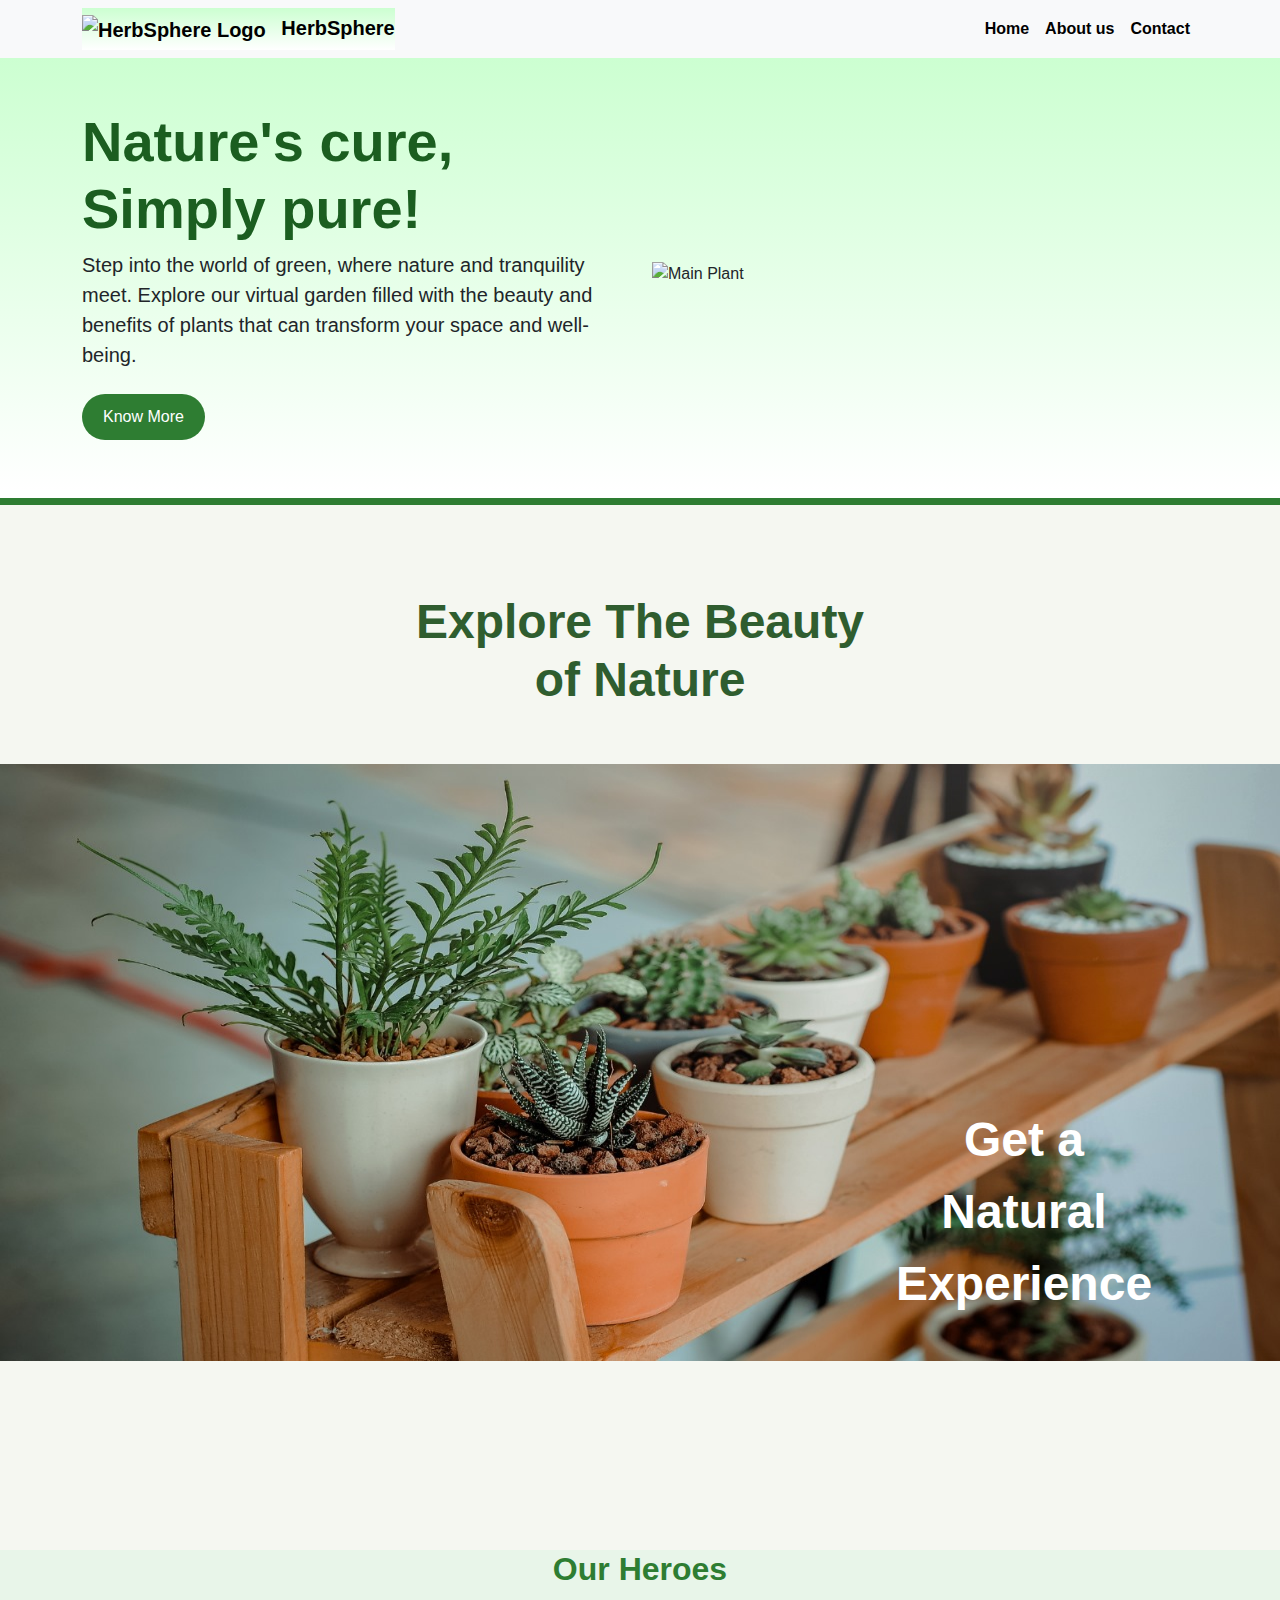
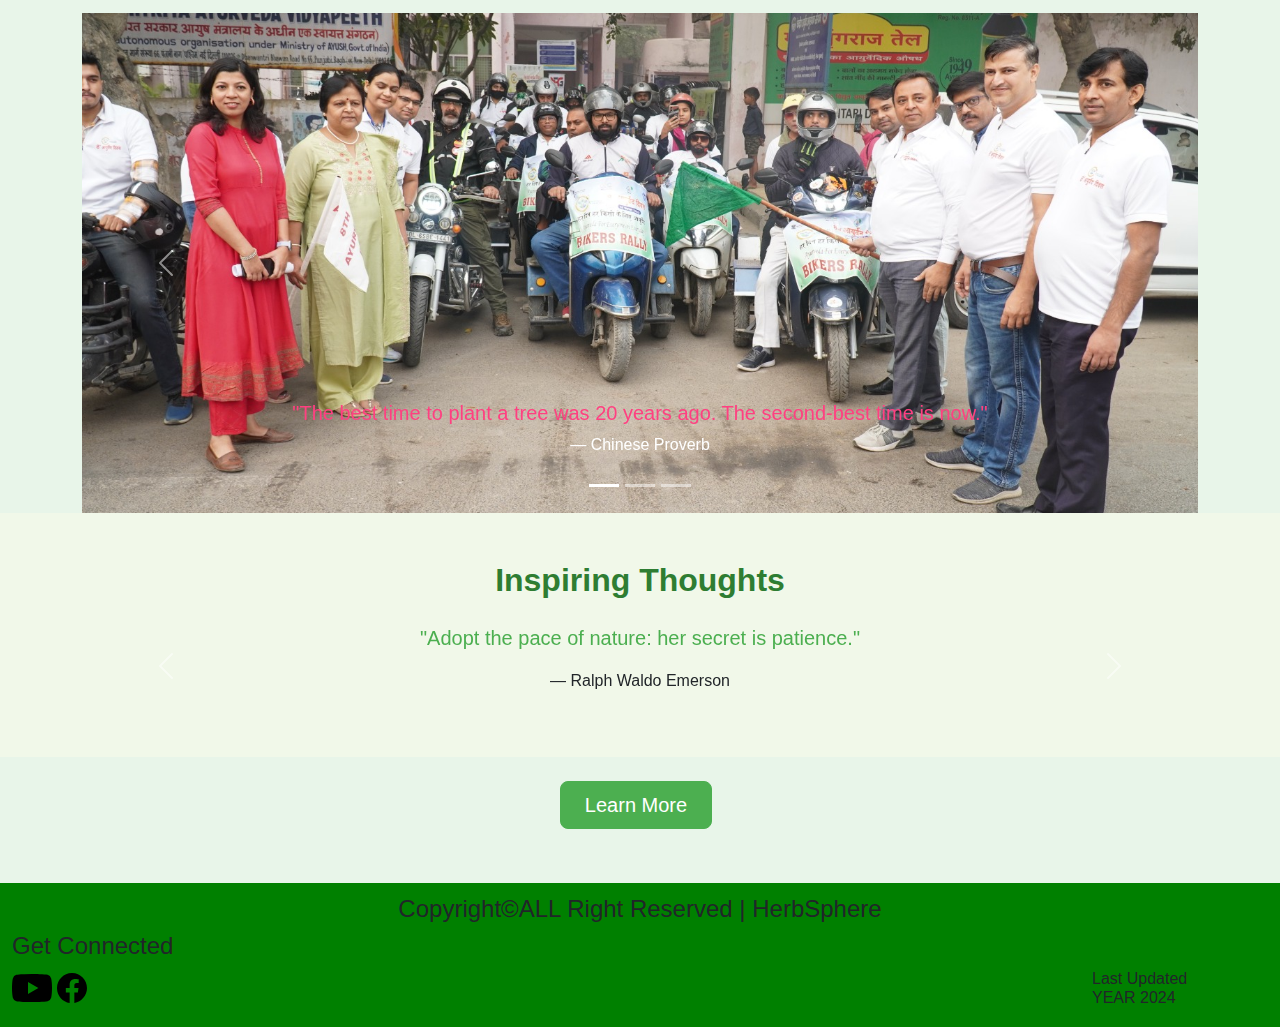
==== commit 8859ae63: "updated" ====
--- a/HTML/index.html
+++ b/HTML/index.html
@@ -333,6 +333,33 @@
                 opacity: 1;
                 transform: translateX(0);
             }
+        }
+
+        .bottombox {
+            border: 2px solid green;
+            background-color: green;
+            margin-top: 30px;
+            padding: 10px;
+        }
+
+        .allr {
+            text-align: center;
+        }
+
+        .bb2 {
+            display: flex;
+            gap: 5px;
+            margin: 0;
+
+        }
+
+        .upyear {
+            margin-left: 1000px;
+        }
+
+        .fbimg {
+
+            margin-top: 4px;
         }
     </style>
 </head>
@@ -392,12 +419,7 @@
         <div class="container-fluid px-0">
             <div class="row g-0">
                 <div class="col-12 text-center py-5">
-                    <h1 class="display-5 fw-bold" style="color: #2f5d2f;">Learn the Benefits <br> of Plants</h1>
-                    <p class="lead" style="color: #6c757d;">
-                        Discover how plants can improve your well-being, purify the air, and add beauty to your
-                        surroundings. Learn
-                        all about their benefits in an interactive way.
-                    </p>
+                    <h1 class="display-5 fw-bold" style="color: #2f5d2f;">Explore The Beauty <br> of Nature</h1>
                 </div>
 
                 <div class="imageovertext">
@@ -909,7 +931,8 @@
                     <ul>
                         <li class="origin"> Origin</li>
                         Native to India.
-                        <li class="medben">Medicinal Benefits</li> Reduces stress, improves cognitive function, enhances memory, acts as a neuroprotective agent, and promotes mental calmness.
+                        <li class="medben">Medicinal Benefits</li> Reduces stress, improves cognitive function, enhances
+                        memory, acts as a neuroprotective agent, and promotes mental calmness.
 
                     </ul>
                 </div>
@@ -924,29 +947,125 @@
                     <span class="gbox">Kalmegh</span>
                     <ul>
                         <li class="origin"> Origin</li>
-                        Native to India and Sri Lanka. 
-                        <li class="medben">Medicinal Benefits</li> Enhances liver function, boosts immunity, treats fever and infections, supports digestive health, and has anti-inflammatory properties.
-                    </ul>
-                </div>
-            </div>
-
-
-
-        </div>
-
+                        Native to India and Sri Lanka.
+                        <li class="medben">Medicinal Benefits</li> Enhances liver function, boosts immunity, treats
+                        fever and infections, supports digestive health, and has anti-inflammatory properties.
+                    </ul>
+                </div>
+            </div>
+
+        </div>
     </div>
-
     </div>
 
 
-
-
-
-
-
-
-
-
+    <section class="corousel"></section>
+    <div class="container">
+        <h2 class="text-center mb-4" style="color: #2e7d32; font-weight: bold;">Our Heroes</h2>
+        <div id="carouselExampleCaptions" class="carousel slide" data-bs-ride="carousel">
+            <div class="carousel-indicators">
+                <button type="button" data-bs-target="#carouselExampleCaptions" data-bs-slide-to="0" class="active"
+                    aria-current="true" aria-label="Slide 1"></button>
+                <button type="button" data-bs-target="#carouselExampleCaptions" data-bs-slide-to="1"
+                    aria-label="Slide 2"></button>
+                <button type="button" data-bs-target="#carouselExampleCaptions" data-bs-slide-to="2"
+                    aria-label="Slide 3"></button>
+            </div>
+            <div class="carousel-inner">
+                <div class="carousel-item active">
+                    <img src="../Images/plating 3.jpg" class="d-block w-100" alt="Tree Planter 1"
+                        style="object-fit: cover; height: 500px;">
+                    <div class="carousel-caption d-none d-md-block">
+                        <h5 style="color: #ff4081;">"The best time to plant a tree was 20 years ago. The second-best
+                            time is now."</h5>
+                        <p>— Chinese Proverb</p>
+                    </div>
+                </div>
+                <div class="carousel-item">
+                    <img src="../Images/planting 2.jpg" class="d-block w-100" alt="Tree Planter 2"
+                        style="object-fit: cover; height: 500px;">
+                    <div class="carousel-caption d-none d-md-block">
+                        <h5 style="color: #ff4081;">"In every walk with nature, one receives far more than he seeks."
+                        </h5>
+                        <p>— John Muir</p>
+                    </div>
+                </div>
+                <div class="carousel-item">
+                    <img src="../Images/planting.jpg" class="d-block w-100" alt="Tree Planter 3"
+                        style="object-fit: cover; height: 500px;">
+                    <div class="carousel-caption d-none d-md-block">
+                        <h5 style="color: #ff4081;">"Nature is not a place to visit. It is home."</h5>
+                        <p>— Gary Snyder</p>
+                    </div>
+                </div>
+            </div>
+            <button class="carousel-control-prev" type="button" data-bs-target="#carouselExampleCaptions"
+                data-bs-slide="prev">
+                <span class="carousel-control-prev-icon" aria-hidden="true"></span>
+                <span class="visually-hidden">Previous</span>
+            </button>
+            <button class="carousel-control-next" type="button" data-bs-target="#carouselExampleCaptions"
+                data-bs-slide="next">
+                <span class="carousel-control-next-icon" aria-hidden="true"></span>
+                <span class="visually-hidden">Next</span>
+            </button>
+        </div>
+    </div>
+    </section>
+
+    <section class="thoughts-section py-5" style="background-color: #f1f8e9;">
+        <div class="container">
+            <h2 class="text-center mb-4" style="color: #2e7d32; font-weight: bold;">Inspiring Thoughts</h2>
+            <div id="thoughtsCarousel" class="carousel slide" data-bs-ride="carousel">
+                <div class="carousel-inner">
+                    <div class="carousel-item active">
+                        <div class="text-center">
+                            <p class="lead" style="color: #4caf50;">"Adopt the pace of nature: her secret is patience."
+                            </p>
+                            <p>— Ralph Waldo Emerson</p>
+                        </div>
+                    </div>
+                    <div class="carousel-item">
+                        <div class="text-center">
+                            <p class="lead" style="color: #4caf50;">"The clearest way into the Universe is through a
+                                forest wilderness."</p>
+                            <p>— John Muir</p>
+                        </div>
+                    </div>
+                    <div class="carousel-item">
+                        <div class="text-center">
+                            <p class="lead" style="color: #4caf50;">"Look deep into nature, and then you will understand
+                                everything better."</p>
+                            <p>— Albert Einstein</p>
+                        </div>
+                    </div>
+                    <div class="carousel-item">
+                        <div class="text-center">
+                            <p class="lead" style="color: #4caf50;">"The Earth has music for those who listen."</p>
+                            <p>— George Santayana</p>
+                        </div>
+                    </div>
+                    <div class="carousel-item">
+                        <div class="text-center">
+                            <p class="lead" style="color: #4caf50;">"Nature does not hurry, yet everything is
+                                accomplished."</p>
+                            <p>— Lao Tzu</p>
+                        </div>
+                    </div>
+                </div>
+                <button class="carousel-control-prev" type="button" data-bs-target="#thoughtsCarousel"
+                    data-bs-slide="prev">
+                    <span class="carousel-control-prev-icon" aria-hidden="true"></span>
+                    <span class="visually-hidden">Previous</span>
+                </button>
+                <button class="carousel-control-next" type="button" data-bs-target="#thoughtsCarousel"
+                    data-bs-slide="next">
+                    <span class="carousel-control-next-icon" aria-hidden="true"></span>
+                    <span class="visually-hidden">Next</span>
+                </button>
+            </div>
+        </div>
+    </section>
 
     <div class="col-12 display text-center py-4">
         <button type="button" class="btn btn-success btn-lg px-4 me-md-2"
@@ -955,8 +1074,34 @@
         </button>
     </div>
 
+    <div class="bottombox">
+        <h4 class="allr">Copyright&copy;ALL Right Reserved | HerbSphere</h4>
+        <h4 class="getc">Get Connected</h4>
+        <div class="bb2">
+            <a href="https://www.youtube.com/@MinistryofAYUSHofficial" target="-blank" ><img src="../SVG/youtube.svg" height="40px"
+                    alt=""></a>
+            <a href="https://www.facebook.com/public/Ayush%20Mantralaya/" target="_blank"><img class="fbimg" src="../SVG/facebook.svg"
+                    height="30px" alt=""></a>
+            <div class="upyear">
+                <h6>Last Updated<br>YEAR 2024</h6>
+            </div>
+        </div>
+
+    </div>
+    </div>
+
+
     <script src="https://cdn.jsdelivr.net/npm/bootstrap@5.1.3/dist/js/bootstrap.bundle.min.js"></script>
     <script src="../JavaScript/script.js"></script>
+    <script src="https://cdn.jsdelivr.net/npm/bootstrap@5.1.3/dist/js/bootstrap.bundle.min.js"></script>
+    <script>
+        $(document).ready(function () {
+            $('#carouselExampleCaptions').carousel({
+                interval: 3000,
+                wrap: true
+            });
+        });
+    </script>
 </body>
 
 </html>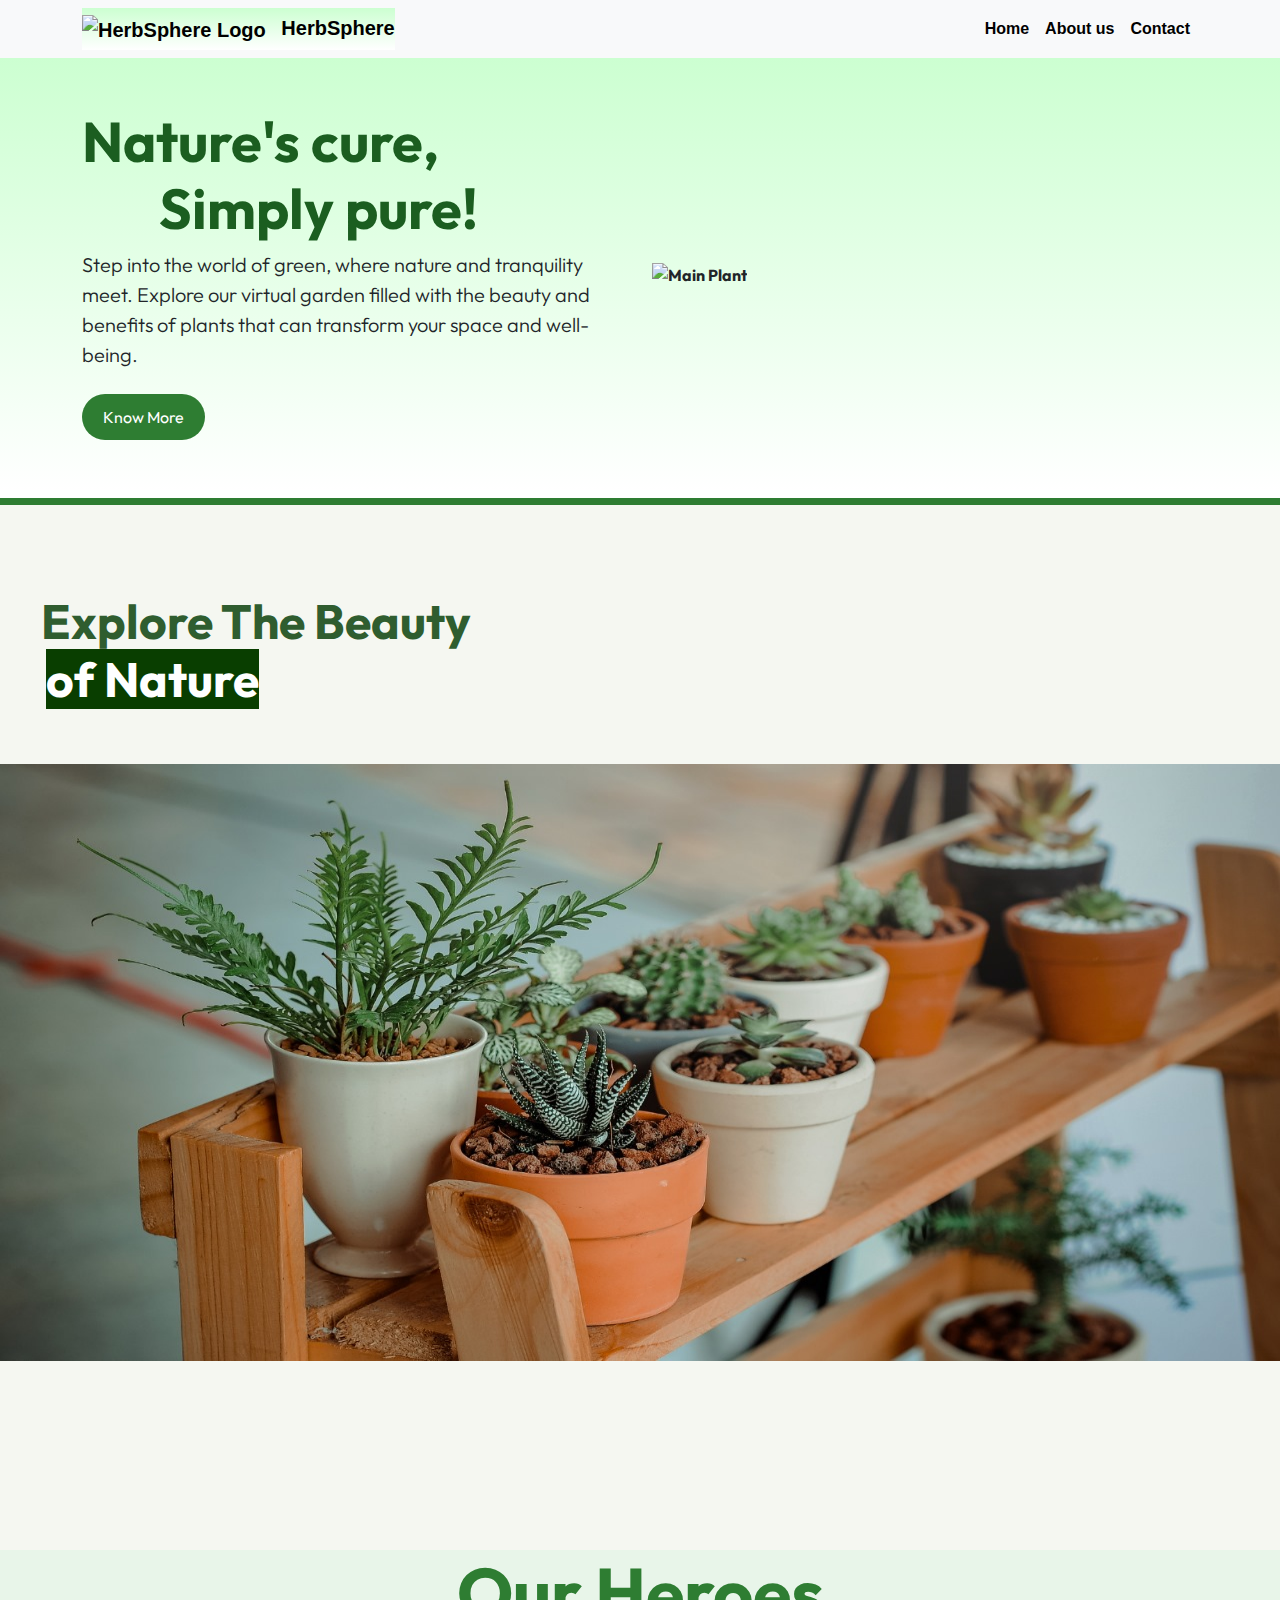
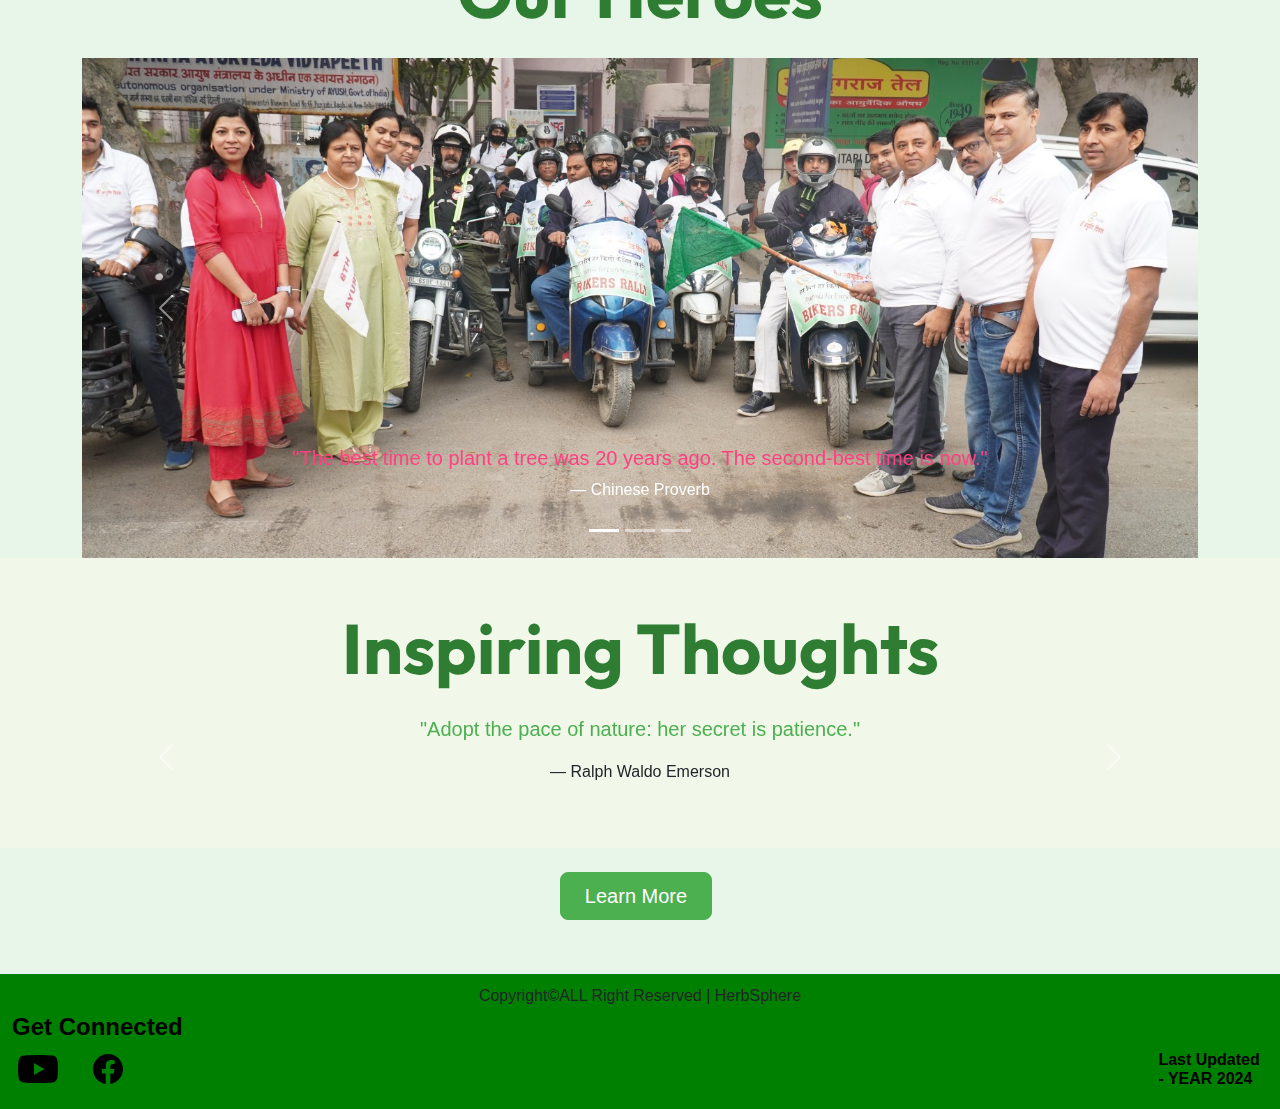
==== commit ea784159: "update" ====
--- a/HTML/index.html
+++ b/HTML/index.html
@@ -7,16 +7,30 @@
     <title>HerbSphere - Plants Make Everything Better</title>
     <link href="https://cdn.jsdelivr.net/npm/bootstrap@5.1.3/dist/css/bootstrap.min.css" rel="stylesheet">
     <link rel="shortcut icon" href="../SVG/favicon icon/favicon.ico" type="image/x-icon">
+    <link rel="preconnect" href="https://fonts.googleapis.com">
+    <link rel="preconnect" href="https://fonts.gstatic.com" crossorigin>
+    <link href="https://fonts.googleapis.com/css2?family=Outfit:wght@100..900&display=swap" rel="stylesheet">
+
     <style>
+        @import url('https://fonts.googleapis.com/css2?family=Outfit:wght@100..900&display=swap');
+
         body {
             background-color: #e8f5e9;
             font-family: Arial, sans-serif;
         }
 
+        .hero {
+            font-family: "Outfit", sans-serif;
+            font-optical-sizing: auto;
+            font-weight: bold;
+            font-style: normal;
+        }
+
         .navbar-brand {
             font-weight: bold;
             background: linear-gradient(to bottom, #ccffd1, white);
         }
+
 
         .navbar-brand img {
             width: 30px;
@@ -85,6 +99,15 @@
             display: flex;
             justify-content: center;
             align-items: center;
+
+        }
+
+        .plantcontainer h4 {
+            color: white;
+        }
+
+        .plantcontainer h5 {
+            color: #ccffd1;
         }
 
         .plantcontainer img {
@@ -226,6 +249,28 @@
             z-index: 1;
         }
 
+        .bold {
+            font-weight: bold;
+        }
+
+        .imagetext {
+            font-family: "Outfit", sans-serif;
+            font-optical-sizing: auto;
+            font-weight: bold;
+            font-style: normal;
+        }
+
+
+        .font {
+            font-family: "Outfit", sans-serif;
+            font-optical-sizing: auto;
+            font-weight: bold;
+            font-style: normal;
+        }
+
+        .large {
+            font-size: 70px;
+        }
 
         .ayu {
             display: none;
@@ -256,7 +301,7 @@
 
         .conp4 {
             display: flex;
-            background-color: rgb(208, 232, 208);
+            background-color: #dcf2ca.;
             border: 2px solid transparent;
             border-radius: 10px;
             margin: 20px;
@@ -290,7 +335,7 @@
             border-radius: 10px;
             height: 200px;
             width: 200px;
-            background-color: rgb(151, 241, 151);
+            background-color: #bfd9bb;
             padding: 10px;
             margin: 10px;
             object-fit: contain;
@@ -328,6 +373,50 @@
             font-size: large;
         }
 
+        .bg-green {
+            background-color: #093E00;
+            color: white;
+            margin-right: 207px;
+        }
+
+
+        .text-word {
+            opacity: 0;
+            display: inline-block flex;
+            animation: fadeIn 0.8s forwards;
+            justify-content: right;
+        }
+
+
+        @keyframes fadeIn {
+            from {
+                opacity: 0;
+                transform: translateY(20px);
+            }
+
+            to {
+                opacity: 1;
+                transform: translateY(0);
+            }
+        }
+
+        /* Delay the animation for each word */
+        .text-word:nth-child(1) {
+            animation-delay: 0s;
+        }
+
+        .text-word:nth-child(2) {
+            animation-delay: 0.5s;
+        }
+
+        .text-word:nth-child(3) {
+            animation-delay: 1s;
+        }
+
+        .text-word:nth-child(4) {
+            animation-delay: 1.5s;
+        }
+
         @keyframes slide-in {
             to {
                 opacity: 1;
@@ -348,9 +437,9 @@
 
         .bb2 {
             display: flex;
-            gap: 5px;
+            gap: 35px;
             margin: 0;
-
+            margin-left: 0.5vw;
         }
 
         .upyear {
@@ -360,6 +449,16 @@
         .fbimg {
 
             margin-top: 4px;
+        }
+
+        .fw-bold {
+            font-family: "Outfit", sans-serif;
+            font-optical-sizing: auto;
+            font-weight: bold;
+            font-style: normal;
+            color: #2f5d2f;
+            margin-right: 60vw;
+            font-size: 48px;
         }
     </style>
 </head>
@@ -377,10 +476,10 @@
                         <a class="nav-link" href="http://127.0.0.1:3002/HTML/index.html">Home</a>
                     </li>
                     <li class="nav-item">
-                        <a class="nav-link" href="http://127.0.0.1:3000/HTML/about.html" target="_blank">About us</a>
+                        <a class="nav-link" href="http://127.0.0.1:3002/HTML/about.html" target="_blank">About us</a>
                     </li>
                     <li class="nav-item">
-                        <a class="nav-link" href="http://127.0.0.1:3000/HTML/about.html#contact target="
+                        <a class="nav-link" href="http://127.0.0.1:3002/HTML/about.html#contact" target="
                             _blank">Contact</a>
                     </li>
                 </ul>
@@ -392,7 +491,7 @@
         <div class="container">
             <div class="row align-items-center">
                 <div class="col-lg-6">
-                    <h1>Nature's cure,<br>Simply pure!</h1>
+                    <h1>Nature's cure,<br>&nbsp;&nbsp;&nbsp;&nbsp;&nbsp;&nbsp;&nbsp;Simply pure!</h1>
                     <p class="lead mb-4">Step into the world of green, where nature and tranquility meet. Explore our
                         virtual garden filled with the beauty and benefits of plants that can transform your space and
                         well-being.</p>
@@ -400,7 +499,7 @@
                 </div>
                 <div class="col-lg-6">
                     <div class="main-plant-image">
-                        <img src="../Images/main plant.png" alt="Main Plant" class="img-fluid">
+                        <img src="../SVG/home tree.svg" alt="Main Plant" class="img-fluid">
                     </div>
                 </div>
             </div>
@@ -419,15 +518,19 @@
         <div class="container-fluid px-0">
             <div class="row g-0">
                 <div class="col-12 text-center py-5">
-                    <h1 class="display-5 fw-bold" style="color: #2f5d2f;">Explore The Beauty <br> of Nature</h1>
+                    <h1 class="display-5 fw-bold" style="color: #2f5d2f;">Explore The Beauty <br> <span
+                            class="bg-green">of Nature</span></h1>
                 </div>
 
                 <div class="imageovertext">
                     <img src="../images/benefits of plants.jpeg" class="img-fluid" alt="Benefits of Plants">
-                    <div class="imagetext">Get a Natural Experience</div>
-                </div>
-
-
+                    <div class="imagetext">
+                        <span class="text-word">Get</span>
+                        <span class="text-word">a</span>
+                        <span class="text-word">Natural</span>
+                        <span class="text-word">Experience</span>
+                    </div>
+                </div>
 
             </div>
         </div>
@@ -442,7 +545,7 @@
 
         <div class="ayush">
             <div id="ayurveda" class="con">
-                <h3>AYURVEDA</h3>
+                <h3 class="font ">Ayurveda</h3>
                 <img src="../Images/ayurvedic.jpg" height="200px" width="200px" alt="">
 
                 <div class="tooltip-snippet">
@@ -452,7 +555,7 @@
             </div>
 
             <div id="naturopathy" class="con">
-                <h3>Naturopathy</h3>
+                <h3 class="font ">Naturopathy</h3>
                 <img src="../Images/naturopathy.jpg" height="200px" alt="">
                 <div class="tooltip-snippet">
                     Naturopathy emphasizes the use of natural remedies and therapies to promote the body's self-healing
@@ -461,7 +564,7 @@
             </div>
 
             <div id="unani" class="con">
-                <h3>Unani</h3>
+                <h3 class="font ">Unani</h3>
                 <img src="../Images/unani.jpeg" height="200px" alt="">
                 <div class="tooltip-snippet">
                     Unani is a system of medicine influenced by Greek, Persian, and Islamic traditions that focuses on
@@ -470,7 +573,7 @@
             </div>
 
             <div id="siddha" class="con">
-                <h3>Siddha</h3>
+                <h3 class="font ">Siddha</h3>
                 <img src="../Images/siddha.jpg" height="200px" alt="">
                 <div class="tooltip-snippet">
                     Siddha is a traditional South Indian healing practice based on alchemy, spirituality, and medicinal
@@ -479,7 +582,7 @@
             </div>
 
             <div id="homeopathy" class="con">
-                <h3>Homeopathy</h3>
+                <h3 class="font ">Homeopathy</h3>
                 <img src="../Images/homeopathy.jpg" height="200px" alt="">
                 <div class="tooltip-snippet">
                     Homeopathy is a system of alternative medicine that uses highly diluted substances to stimulate the
@@ -493,17 +596,19 @@
 
         <div class="page4 ayu">
             <div class="head">
-                <h1>EXPLORE THE DEPTH</h1>
-                <span class="gbox ofayur">of Ayurveda</span>
+                <h1 class="font bold">EXPLORE THE DEPTH</h1>
+                <span class="gbox ofayur font" style="color: white;">of Ayurveda</span>
             </div>
             <div class="containerp4">
                 <div class="conp4">
                     <div class="imgp4">
 
-                        <img src="../PNG/neem.png" alt="Neem">
+                        <a href="http://127.0.0.1:3002/3d-file/realistic_tree/3d.html" class="threed"> <img
+                                src="../PNG/neem.png" alt="Neem" target="_blank"></a>
                     </div>
                     <div class="cconp4">
-                        <span class="gbox">NEEM</span>
+                        <span class="gbox font" style="color: white;">NEEM</span>
+                        <span class="soundneem"><img src="../SVG/sound.svg" alt=""></span>
                         <ul>
                             <li class="origin"> Origin</li>
                             Native to the Indian subcontinent and dry areas of South Asia
@@ -517,10 +622,11 @@
                 <div class="conp4">
                     <div class="imgp4">
 
-                        <img src="../PNG/ashwagandha.png" alt="Neem">
+                        <img class="sound" src="../PNG/ashwagandha.png" alt="Neem">
                     </div>
                     <div class="cconp4">
-                        <span class="gbox">Ashwagandha</span>
+                        <span class="gbox font" style="color: white;">Ashwagandha</span>
+                        <span class="soundash" style="margin-left: " 90%;"><img src="../SVG/sound.svg" alt=""></span>
                         <ul>
                             <li class="origin"> Origin</li>
                             Native to India, North Africa, and the Middle East.
@@ -538,7 +644,7 @@
                     <img src="../PNG/amla.png" alt="Neem">
                 </div>
                 <div class="cconp4">
-                    <span class="gbox">Amla</span>
+                    <span class="gbox font" style="color: white;">Amla</span>
                     <ul>
                         <li class="origin"> Origin</li>
                         Native to India, used traditionally in Ayurveda.
@@ -554,7 +660,7 @@
                     <img src="../PNG/turmeric.png" alt="Neem">
                 </div>
                 <div class="cconp4">
-                    <span class="gbox">Turmeric</span>
+                    <span class="gbox font">Turmeric</span>
                     <ul>
                         <li class="origin"> Origin</li>
                         Native to Southeast Asia, particularly India.
@@ -570,9 +676,9 @@
                     <img src="../PNG/shatavari.png" alt="Neem">
                 </div>
                 <div class="cconp4">
-                    <span class="gbox">Shatavari</span>
-                    <ul>
-                        <li class="origin"> Origin</li>
+                    <span class="gbox font">Shatavari</span>
+                    <ul>
+                        <li class="origin "> Origin</li>
                         Found in the Indian subcontinent and Africa.
                         <li class="medben">Medicinal Benefits</li> Balances female hormones, enhances reproductive
                         health,
@@ -586,8 +692,8 @@
 
         <div class="page4 naturo">
             <div class="head">
-                <h1>EXPLORE THE DEPTH</h1>
-                <span class="gbox ofayur">of Naturopathy</span>
+                <h1 font bold>EXPLORE THE DEPTH</h1>
+                <span class="gbox ofayur font">of Naturopathy</span>
             </div>
             <div class="containerp4">
                 <div class="conp4">
@@ -596,7 +702,7 @@
                         <img src="../PNG/aloe vera.png" alt="Neem">
                     </div>
                     <div class="cconp4">
-                        <span class="gbox">Aloe vera</span>
+                        <span class="gbox font">Aloe vera</span>
                         <ul>
                             <li class="origin"> Origin</li>
                             Originated in the Arabian Peninsula, now widely cultivated worldwide.
@@ -612,7 +718,7 @@
                         <img src="../PNG/tulsi.png" alt="Neem">
                     </div>
                     <div class="cconp4">
-                        <span class="gbox">Tulsi</span>
+                        <span class="gbox font">Tulsi</span>
                         <ul>
                             <li class="origin"> Origin</li>
                             Native to India, considered a sacred plant.
@@ -631,7 +737,7 @@
                     <img src="../PNG/Brahmi.png" alt="Neem">
                 </div>
                 <div class="cconp4">
-                    <span class="gbox">Brahmi</span>
+                    <span class="gbox font">Brahmi</span>
                     <ul>
                         <li class="origin"> Origin</li>
                         Native to wetlands of India and other parts of Southeast Asia.
@@ -648,7 +754,7 @@
                     <img src="../PNG/giloy.png" alt="Neem">
                 </div>
                 <div class="cconp4">
-                    <span class="gbox">Giloy</span>
+                    <span class="gbox font">Giloy</span>
                     <ul>
                         <li class="origin"> Origin</li>
                         Native to India and commonly used in Ayurvedic practices.
@@ -665,7 +771,7 @@
                     <img src="../PNG/Moringa.png" alt="Neem">
                 </div>
                 <div class="cconp4">
-                    <span class="gbox">Moringa</span>
+                    <span class="gbox font">Moringa</span>
                     <ul>
                         <li class="origin"> Origin</li>
                         Native to the foothills of the Himalayas in India.
@@ -680,8 +786,8 @@
 
         <div class="page4 unan">
             <div class="head">
-                <h1>EXPLORE THE DEPTH</h1>
-                <span class="gbox ofayur">of Unani</span>
+                <h1 font bold>EXPLORE THE DEPTH</h1>
+                <span class="gbox ofayur font">of Unani</span>
             </div>
             <div class="containerp4">
                 <div class="conp4">
@@ -690,7 +796,7 @@
                         <img src="../png/Sarpagandha.png" alt="Neem">
                     </div>
                     <div class="cconp4">
-                        <span class="gbox">Sarpagandha</span>
+                        <span class="gbox font">Sarpagandha</span>
                         <ul>
                             <li class="origin"> Origin</li>
                             Native to India and Southeast Asia.
@@ -707,7 +813,7 @@
                     <div class="cconp4">
                         <span class="gbox">Bael</span>
                         <ul>
-                            <li class="origin"> Origin</li>
+                            <li class="origin font"> Origin</li>
                             Native to India and Southeast Asia.
                             <li class="medben">Medicinal Benefits</li> Treats digestive issues, especially diarrhea and
                             constipation, boosts immunity, regulates blood sugar levels, and supports heart health.
@@ -959,10 +1065,10 @@
     </div>
 
 
-    <section class="corousel"></section>
+    <section class="corousel display"></section>
     <div class="container">
-        <h2 class="text-center mb-4" style="color: #2e7d32; font-weight: bold;">Our Heroes</h2>
-        <div id="carouselExampleCaptions" class="carousel slide" data-bs-ride="carousel">
+        <h2 class="text-center mb-4 font large display" style="color: #2e7d32; font-weight: bold;">Our Heroes</h2>
+        <div id="carouselExampleCaptions" class="carousel slide display" data-bs-ride="carousel">
             <div class="carousel-indicators">
                 <button type="button" data-bs-target="#carouselExampleCaptions" data-bs-slide-to="0" class="active"
                     aria-current="true" aria-label="Slide 1"></button>
@@ -1013,9 +1119,9 @@
     </div>
     </section>
 
-    <section class="thoughts-section py-5" style="background-color: #f1f8e9;">
+    <section class="thoughts-section py-5 display" style="background-color: #f1f8e9;">
         <div class="container">
-            <h2 class="text-center mb-4" style="color: #2e7d32; font-weight: bold;">Inspiring Thoughts</h2>
+            <h2 class="text-center mb-4 font large" style="color: #2e7d32; font-weight: bold;">Inspiring Thoughts</h2>
             <div id="thoughtsCarousel" class="carousel slide" data-bs-ride="carousel">
                 <div class="carousel-inner">
                     <div class="carousel-item active">
@@ -1074,16 +1180,16 @@
         </button>
     </div>
 
-    <div class="bottombox">
-        <h4 class="allr">Copyright&copy;ALL Right Reserved | HerbSphere</h4>
-        <h4 class="getc">Get Connected</h4>
+    <div class="bottombox display">
+        <h6 class="allr">Copyright&copy;ALL Right Reserved | HerbSphere</h6>
+        <h4 class="getc" style="font-weight: bolder; color: black;">Get Connected</h4>
         <div class="bb2">
-            <a href="https://www.youtube.com/@MinistryofAYUSHofficial" target="-blank" ><img src="../SVG/youtube.svg" height="40px"
-                    alt=""></a>
-            <a href="https://www.facebook.com/public/Ayush%20Mantralaya/" target="_blank"><img class="fbimg" src="../SVG/facebook.svg"
-                    height="30px" alt=""></a>
+            <a href="https://www.youtube.com/@MinistryofAYUSHofficial" target="-blank"><img src="../SVG/youtube.svg"
+                    height="40px" alt=""></a>
+            <a href="https://www.facebook.com/public/Ayush%20Mantralaya/" target="_blank"><img class="fbimg"
+                    src="../SVG/facebook.svg" height="30px" alt=""></a>
             <div class="upyear">
-                <h6>Last Updated<br>YEAR 2024</h6>
+                <h6 style="font-weight: bold; color: black;">Last Updated - YEAR 2024</h6>
             </div>
         </div>
 
